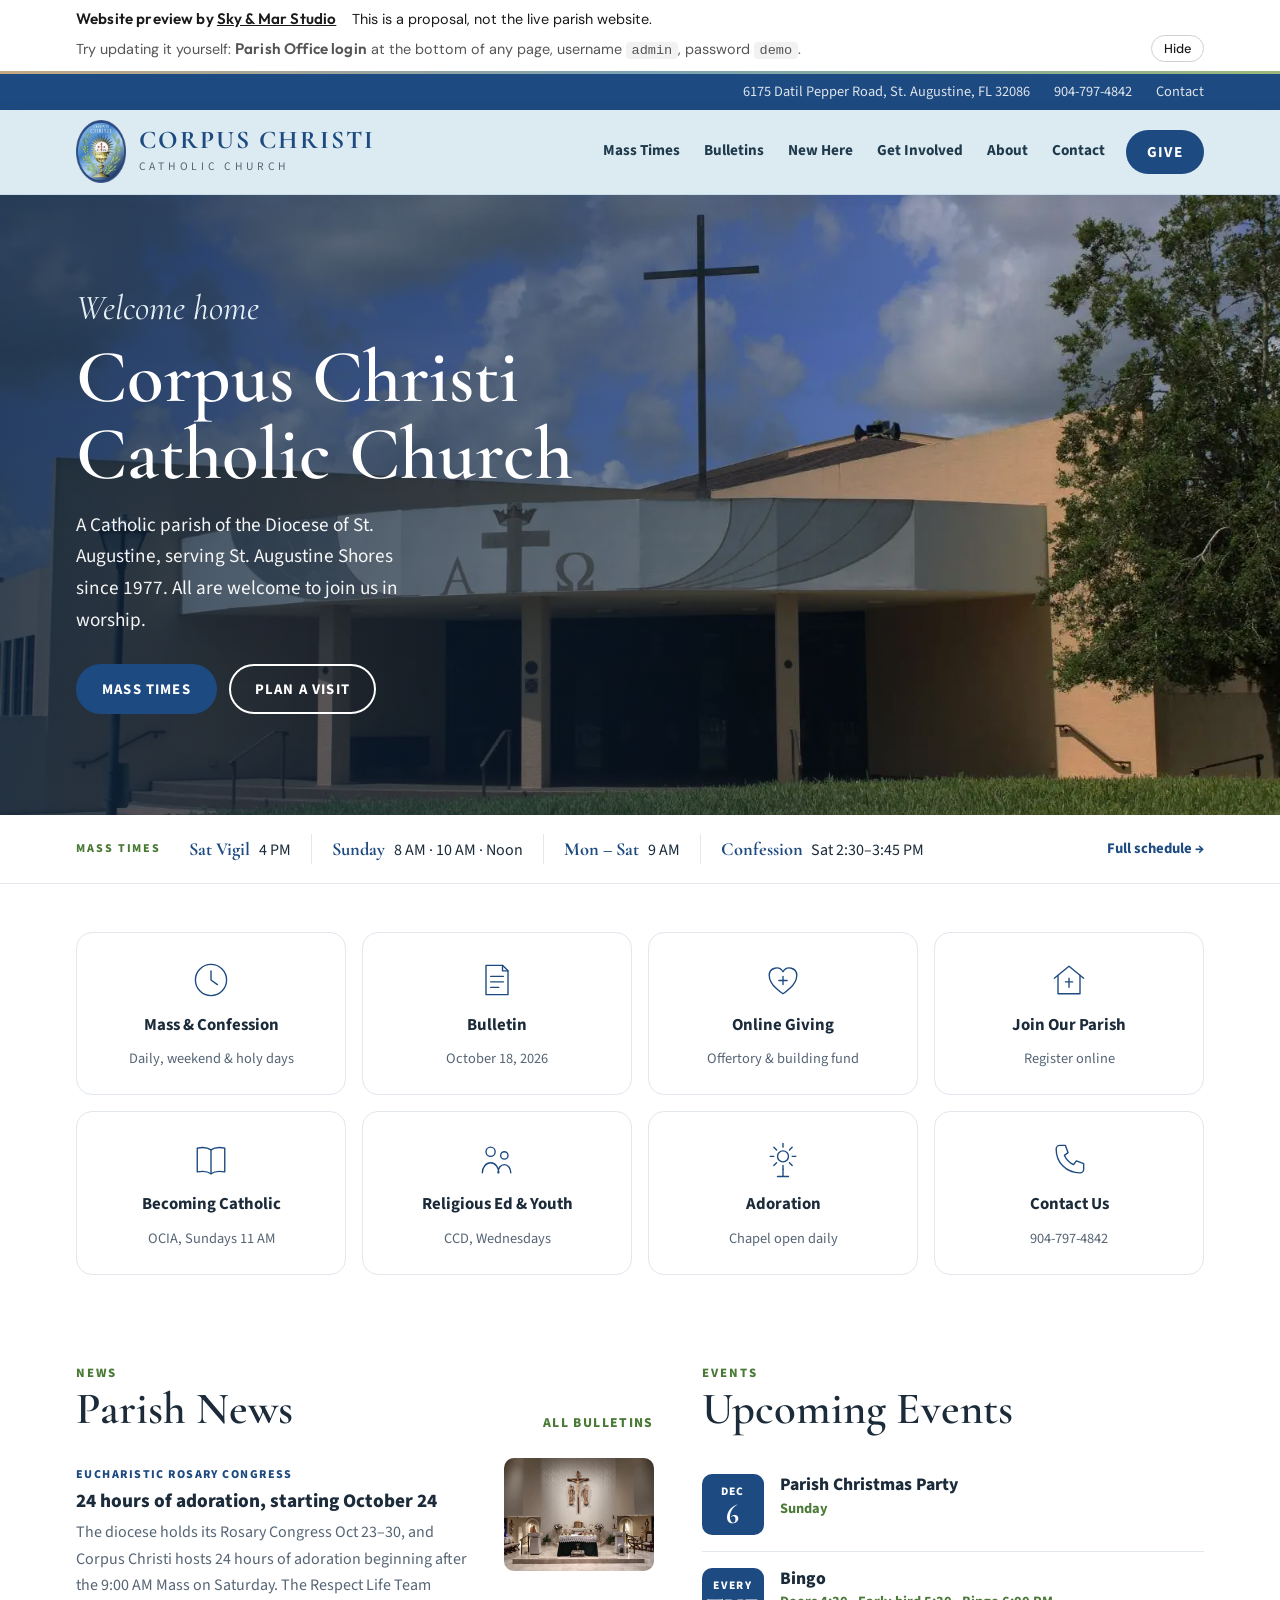
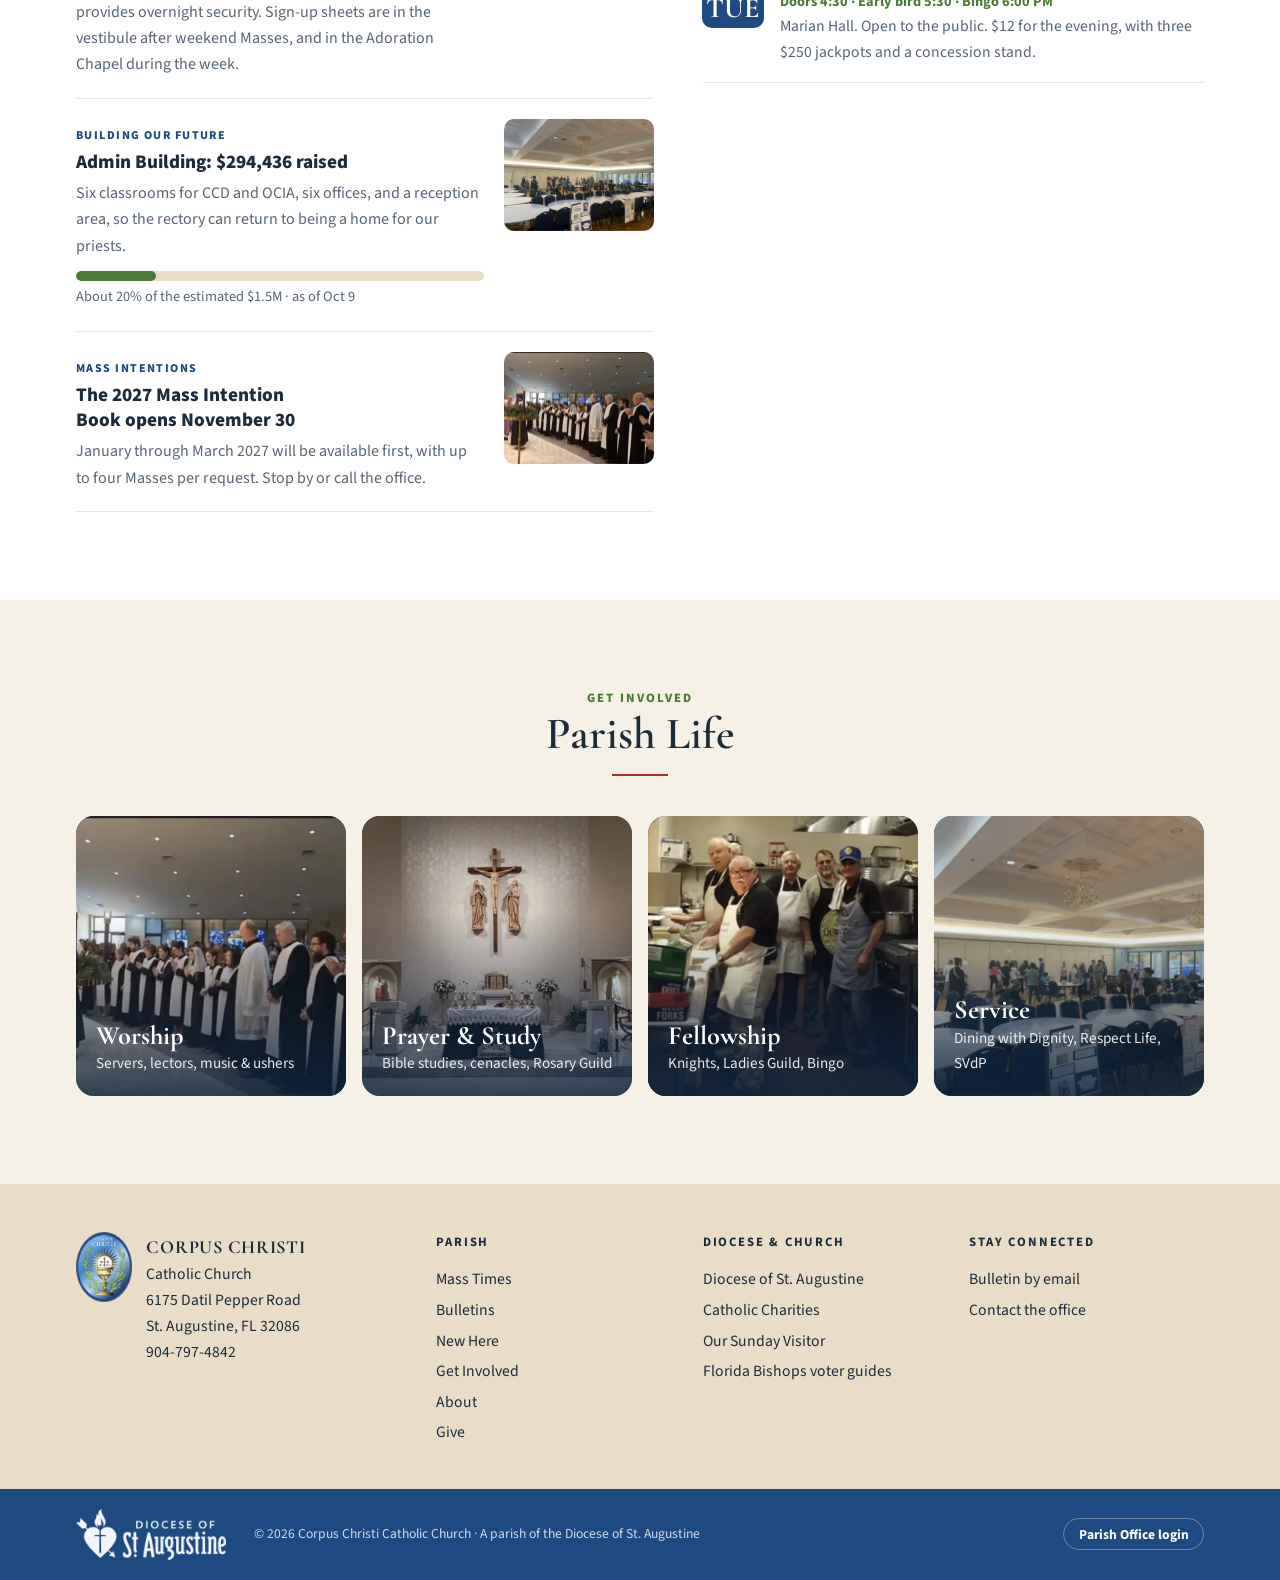
==== corpus-christi/index.html @ 631f62db "corpus christi" ====
<!doctype html>
<html lang="en">
<head>
<meta charset="utf-8">
<meta name="viewport" content="width=device-width, initial-scale=1, viewport-fit=cover">
<title>Corpus Christi Catholic Church · Website preview by Sky & Mar Studio</title>
<meta name="robots" content="noindex, nofollow">
<meta name="description" content="A preview of a proposed new website for Corpus Christi Catholic Church, St. Augustine, Florida, designed by Sky & Mar Studio.">
<meta property="og:title" content="Corpus Christi Catholic Church: website preview">
<meta property="og:description" content="A proposed new parish website, designed by Sky & Mar Studio.">
<link rel="icon" href="[data-uri]">
<style>:root{padding-top:env(safe-area-inset-top,0px);padding-bottom:env(safe-area-inset-bottom,0px)}body{margin:0}img{max-width:100%}[hidden]{display:none!important}</style>

<link rel="preconnect" href="https://fonts.googleapis.com">
<link rel="preconnect" href="https://fonts.gstatic.com" crossorigin>
<link rel="stylesheet" href="https://fonts.googleapis.com/css2?family=Cormorant+Garamond:ital,wght@0,500;0,600;0,700;1,500;1,600&family=Source+Sans+3:ital,wght@0,400;0,600;0,700;0,800;1,400&display=swap">
<style>
/* Layout: classic coastal parish site as a set of pages (Home, Mass, Bulletins, New Here, Get Involved, About, Give, Contact). Navy bar, photo hero, icon grid, sand bands, sea-glass buttons. A "Parish Office" mode shows how volunteers edit content. */
:root{
  --bg:#FFFFFF; --sand:#F6F1E7; --sand-2:#E9DDC8; --navy:#1D4A80; --navy-2:#2A5C96; --on-navy:#FFFFFF; --sky:#DCEAF1; --sky-2:#C8DDE8; --hdr-ink:#1E3A4C; --red:#A3312B;
  --ink:#1B2B3A; --muted:#566575; --line:#E1E7EC; --sea:#1D4A80; --sea-ink:#FFFFFF; --gold:#4A7A36; --surface:#FFFFFF;
  --admin:#C2410C; --admin-bg:#FFF4EC;
  --shadow:0 1px 2px rgb(14 33 71 / .05),0 10px 30px rgb(14 33 71 / .08);
  --serif:"Cormorant Garamond","Cormorant",Garamond,Georgia,serif; --script:"Cormorant Garamond",Garamond,Georgia,serif; --sans:"Source Sans 3","Source Sans Pro","Segoe UI",Arial,sans-serif;
  --max:1160px;
  color-scheme:light;
}

*{box-sizing:border-box}
html{scroll-padding-top:100px}
@media (prefers-reduced-motion:reduce){*{transition:none!important}}
body{background:var(--bg);color:var(--ink);font-family:var(--sans);font-size:1.125rem;line-height:1.65}
body::before{content:"";position:fixed;inset:0 0 auto;height:env(safe-area-inset-top,0px);z-index:60;background:var(--sky)}
a{color:var(--sea)}
:focus-visible{outline:3px solid var(--gold);outline-offset:3px;border-radius:4px}
h1,h2,h3,h4{margin:0;text-wrap:balance}
p{margin:0}
.wrap{max-width:var(--max);margin-inline:auto;padding-left:max(16px,env(safe-area-inset-left,0px));padding-right:max(16px,env(safe-area-inset-right,0px))}
.tnum{font-variant-numeric:tabular-nums}
.nowrap{white-space:nowrap}
.kicker{font-size:.8rem;font-weight:800;letter-spacing:.16em;text-transform:uppercase;color:var(--gold)}
h2.title{font-family:var(--serif);font-weight:600;font-size:clamp(2.05rem,3.9vw,2.8rem);letter-spacing:0;line-height:1.12}
.rule{display:block;width:56px;height:2px;background:var(--red);margin:.9rem 0 0}
.center{text-align:center}.center .rule{margin-inline:auto}
.muted{color:var(--muted)}
.btn{display:inline-flex;align-items:center;justify-content:center;gap:.5rem;min-height:50px;padding:.65rem 1.5rem;border-radius:999px;font:700 .92rem/1.2 var(--sans);letter-spacing:.08em;text-transform:uppercase;text-decoration:none;border:2px solid var(--sea);background:var(--sea);color:var(--sea-ink);cursor:pointer}
.btn:hover{filter:brightness(1.07)}
.btn.line{background:transparent;color:inherit;border-color:currentColor}
.btn.sm{min-height:40px;padding:.4rem 1rem;font-size:.8rem}
section{padding-block:clamp(3rem,7vw,5.5rem)}
.page-head{background:var(--sand);padding-block:clamp(2.5rem,6vw,4rem)}
.page-head p.lede{max-width:60ch;margin-top:1rem;color:var(--muted)}

/* announcement + header */
.banner{background:var(--red);color:#fff;font-weight:700;font-size:1rem;text-align:center;padding:.6rem 0}
.banner .wrap{display:flex;gap:.5rem;justify-content:center;align-items:center;flex-wrap:wrap}
.top{background:var(--navy);color:var(--on-navy);font-size:.9rem}
.top .wrap{display:flex;gap:1.5rem;justify-content:flex-end;align-items:center;min-height:36px;opacity:.85}
.top a{color:inherit;text-decoration:none}
@media (max-width:700px){.top{display:none}}
header.site{position:sticky;top:env(safe-area-inset-top,0px);z-index:50;background:var(--sky);color:var(--hdr-ink);border-bottom:1px solid var(--sky-2);box-shadow:0 2px 14px rgb(30 58 76 / .08)}
.hbar{display:flex;align-items:center;gap:1rem;min-height:84px}
.brand{display:flex;align-items:center;gap:.8rem;color:inherit;text-decoration:none;margin-right:auto}
.brand img{width:50px;height:auto}
.brand .w1{font-family:var(--serif);font-weight:700;font-size:1.6rem;letter-spacing:.08em;color:var(--navy);line-height:1;display:block}
.brand .w2{font-size:.72rem;letter-spacing:.32em;text-transform:uppercase;color:var(--muted);display:block;margin-top:.3rem}
nav.main{display:flex;gap:.1rem;align-items:center}
nav.main a{color:var(--hdr-ink);text-decoration:none;font-weight:700;font-size:.95rem;padding:.6rem .7rem;border-bottom:2px solid transparent}
nav.main a:hover,nav.main a[aria-current="page"]{border-bottom-color:var(--red)}
nav.main .btn{margin-left:.5rem;min-height:44px;padding:.5rem 1.2rem;color:var(--sea-ink)}
.menu-btn{display:none;width:52px;height:52px;border-radius:10px;border:0;background:transparent;color:var(--hdr-ink);cursor:pointer}
@media (max-width:1040px){
  nav.main{display:none;position:absolute;left:0;right:0;top:100%;flex-direction:column;align-items:stretch;background:var(--sky);padding:.5rem max(16px,env(safe-area-inset-right,0px)) 1.25rem max(16px,env(safe-area-inset-left,0px))}
  nav.main.open{display:flex}
  nav.main a{padding:.9rem .25rem;font-size:1.1rem;border-bottom:1px solid var(--sky-2)}
  nav.main .btn{margin:1rem 0 0;align-self:flex-start}
  .menu-btn{display:inline-flex;align-items:center;justify-content:center}
}

/* hero */
.hero{position:relative;min-height:clamp(440px,60vw,620px);display:flex;align-items:center;color:#fff;overflow:hidden;background:#3c6aa3;padding-block:3rem 4rem}
.hero img{position:absolute;inset:0;width:100%;height:100%;object-fit:cover;object-position:50% 40%}
.hero::after{content:"";position:absolute;inset:0;background:linear-gradient(90deg,rgb(14 38 66 / .74) 0%,rgb(14 38 66 / .4) 50%,rgb(14 38 66 / 0) 85%)}
.hero .wrap{position:relative;z-index:2;width:100%}
.hero .script{font-family:var(--script);font-style:italic;font-size:clamp(1.6rem,3vw,2.2rem);color:#E3EFF6}
.hero h1{font-family:var(--serif);font-weight:600;font-size:clamp(2.7rem,6.2vw,4.7rem);line-height:1.02;letter-spacing:0;margin:.2rem 0 1rem;max-width:18ch}
.hero p.lede{font-size:1.2rem;max-width:36ch;opacity:.95}
.hero .ctas{display:flex;gap:.75rem;flex-wrap:wrap;margin-top:1.75rem}
.hero .btn.line{color:#fff}
@media (max-width:640px){.hero::after{background:linear-gradient(180deg,rgb(14 38 66 / .3) 0%,rgb(14 38 66 / .8) 70%)}.hero{align-items:flex-end}}

.dates{background:var(--surface);border-bottom:1px solid var(--line)}
.dates .wrap{display:flex;align-items:center;gap:.5rem 1.75rem;min-height:68px;padding-block:.75rem;flex-wrap:wrap}
.dates .lbl{font-size:.75rem;font-weight:800;letter-spacing:.16em;text-transform:uppercase;color:var(--gold);white-space:nowrap}
.dates ol{list-style:none;margin:0;padding:0;display:flex;flex-wrap:wrap;gap:.4rem 1.25rem;flex:1;min-width:0}
.dates li{display:flex;align-items:baseline;gap:.55rem;white-space:nowrap}
.dates li+li{padding-left:1.25rem;border-left:1px solid var(--line)}
.dates .dd{font-family:var(--serif);font-weight:700;font-size:1.15rem;color:var(--navy)}
.dates .tt{font-size:1rem;color:var(--ink)}
.dates a.all{font-weight:700;font-size:.92rem;color:var(--sea);text-decoration:none;white-space:nowrap}
@media (max-width:760px){.dates .wrap{flex-direction:column;align-items:flex-start;gap:.6rem;padding-block:1rem}.dates ol{flex-direction:column;gap:.4rem;width:100%}.dates li+li{padding-left:0;border-left:0}.dates li{white-space:normal}.dates .dd{white-space:nowrap;min-width:6.5rem}.brand .w1{font-size:1.3rem}}

.icons{display:grid;grid-template-columns:repeat(4,1fr);gap:1rem}
.icons a{display:flex;flex-direction:column;align-items:center;text-align:center;gap:.6rem;padding:1.6rem 1rem;border-radius:16px;text-decoration:none;color:var(--ink);background:var(--surface);border:1px solid var(--line);transition:transform .15s,box-shadow .15s}
.icons a:hover{transform:translateY(-2px);box-shadow:var(--shadow)}
.icons svg{width:44px;height:44px;color:var(--navy)}
.icons b{font-size:1.05rem}
.icons span{font-size:.9rem;color:var(--muted);line-height:1.35}
@media (max-width:860px){.icons{grid-template-columns:1fr 1fr}}

/* mass */
.mass{background:var(--navy);color:var(--on-navy)}
.mass h2.title{color:var(--on-navy)}
.mgrid3{display:grid;grid-template-columns:repeat(3,1fr);margin-top:2.5rem;border-top:1px solid rgb(255 255 255 / .15)}
.mcol{padding:2rem 1.75rem 0;border-right:1px solid rgb(255 255 255 / .15)}
.mcol:last-child{border-right:0}
.mcol h3{font-family:var(--serif);font-weight:600;font-size:1.6rem;letter-spacing:0;color:#CFE3F2;margin-bottom:1rem}
.mcol dl{margin:0;display:grid;grid-template-columns:8rem 1fr;gap:.6rem 1rem}
.mcol dt{font-weight:700}
.mcol dd{margin:0;opacity:.92;font-variant-numeric:tabular-nums}
.mcol p.small{margin-top:1rem;font-size:.95rem;opacity:.8}
.mnote{margin-top:2.5rem;padding:1rem 1.25rem;border-radius:12px;background:rgb(255 255 255 / .07);font-size:1rem}
@media (max-width:900px){.mgrid3{grid-template-columns:1fr}.mcol{border-right:0;border-bottom:1px solid rgb(255 255 255 / .15);padding:1.75rem 0}.mcol:last-child{border-bottom:0}}
.prayer-groups{display:grid;grid-template-columns:repeat(3,1fr);gap:1rem;margin-top:2rem}
.pg{border:1px solid var(--line);border-radius:14px;padding:1.1rem 1.2rem;background:var(--surface)}
.pg b{display:block}
.pg span{font-size:.95rem;color:var(--muted)}
@media (max-width:860px){.prayer-groups{grid-template-columns:1fr}}

/* news + events */
.two{display:grid;grid-template-columns:1.15fr 1fr;gap:3rem;align-items:start}
.shead{display:flex;justify-content:space-between;align-items:flex-end;gap:1rem;margin-bottom:1.5rem;flex-wrap:wrap}
.shead a{font-weight:800;font-size:.85rem;letter-spacing:.1em;text-transform:uppercase;color:var(--gold);text-decoration:none}
.news{display:flex;flex-direction:column;gap:1.25rem}
.story{display:grid;grid-template-columns:1fr 150px;gap:1.25rem;padding-bottom:1.25rem;border-bottom:1px solid var(--line);align-items:start}
.story h3{font-size:1.2rem;font-weight:800;line-height:1.3;margin-bottom:.35rem}
.story p{color:var(--muted);font-size:1rem}
.story img{width:100%;aspect-ratio:4/3;object-fit:cover;border-radius:10px}
.story .tag{display:inline-block;font-size:.75rem;font-weight:800;letter-spacing:.12em;text-transform:uppercase;color:var(--sea);margin-bottom:.25rem}
.bar{height:10px;border-radius:999px;background:var(--sand-2);overflow:hidden}
.bar i{display:block;height:100%;background:var(--gold);border-radius:999px}
.events{list-style:none;margin:0;padding:0;display:flex;flex-direction:column}
.events li{display:grid;grid-template-columns:62px 1fr;gap:1rem;padding:1rem 0;border-bottom:1px solid var(--line);align-items:start}
.badge{background:var(--navy);color:#fff;border-radius:10px;text-align:center;padding:.4rem 0;line-height:1.1}
.badge b{display:block;font-family:var(--serif);font-size:1.75rem;font-weight:700;line-height:1}
.badge small{font-size:.72rem;font-weight:800;letter-spacing:.12em}
.badge.rec{background:var(--sea);color:var(--sea-ink)}
.events h3{font-size:1.1rem;font-weight:800;line-height:1.3}
.events p{font-size:.98rem;color:var(--muted)}
.events .t{font-size:.9rem;font-weight:700;color:var(--gold)}
@media (max-width:900px){.two{grid-template-columns:1fr}}
@media (max-width:520px){.story{grid-template-columns:1fr}.story img{aspect-ratio:16/9}}

/* bulletins */
.bfeature{display:grid;grid-template-columns:1fr auto;gap:1.5rem;align-items:center;background:var(--navy);color:#fff;border-radius:18px;padding:1.75rem 2rem}
.bfeature h2{font-family:var(--serif);font-weight:600;font-size:2.2rem;margin:.3rem 0}
.bfeature p{opacity:.85}
.bfeature .kicker{color:#CFE3F2}
.bfeature .btn{background:#fff;border-color:#fff;color:var(--navy)}
@media (max-width:700px){.bfeature{grid-template-columns:1fr}}
.btools{display:flex;gap:.75rem;flex-wrap:wrap;margin:2rem 0 1rem;align-items:center}
.btools input{flex:1 1 260px;min-height:50px;border-radius:999px;border:1px solid var(--line);background:var(--surface);color:var(--ink);padding:0 1.25rem;font:1rem var(--sans)}
.month{margin-top:1.5rem}
.month h3{font-size:.8rem;letter-spacing:.16em;text-transform:uppercase;color:var(--gold);margin-bottom:.5rem}
.blist{list-style:none;margin:0;padding:0;border-top:1px solid var(--line)}
.blist li{display:grid;grid-template-columns:1fr auto;gap:1rem;align-items:center;padding:.9rem 0;border-bottom:1px solid var(--line)}
.blist .d{font-weight:700;font-variant-numeric:tabular-nums}
.blist .h{color:var(--muted);font-size:1rem;min-width:0}

.subscribe{display:grid;grid-template-columns:1fr 1fr;gap:1rem;margin-top:2.5rem}
.subscribe div{background:var(--sand);border-radius:16px;padding:1.4rem}
.subscribe b{display:block;margin-bottom:.3rem}
.subscribe p{font-size:1rem;color:var(--muted);margin-bottom:.9rem}
@media (max-width:700px){.subscribe{grid-template-columns:1fr}}

/* cards/paths */
.sandband{background:var(--sand)}
.paths{display:grid;grid-template-columns:repeat(3,1fr);gap:1.25rem}
.path{background:var(--surface);border-radius:18px;padding:1.75rem;display:flex;flex-direction:column;gap:.75rem;box-shadow:var(--shadow);min-width:0}
.path h3{font-family:var(--serif);font-weight:700;font-size:1.6rem;line-height:1.15}
.path p{color:var(--muted);font-size:1rem}
.path ul{margin:0;padding-left:1.1rem;font-size:1rem}
.path .btn{margin-top:auto;align-self:flex-start}
@media (max-width:960px){.paths{grid-template-columns:1fr}}
.info2{display:grid;grid-template-columns:1fr 1fr;gap:1.25rem;margin-top:1.25rem}
.info2 .path{box-shadow:none;border:1px solid var(--line)}
@media (max-width:860px){.info2{grid-template-columns:1fr}}

.tiles{display:grid;grid-template-columns:repeat(4,1fr);gap:1rem;margin-top:2.5rem}
.tile{position:relative;border-radius:18px;overflow:hidden;min-height:280px;color:#fff;text-decoration:none;display:flex;align-items:flex-end;background:var(--navy-2)}
.tile img{position:absolute;inset:0;width:100%;height:100%;object-fit:cover;transition:transform .4s}
.tile:hover img{transform:scale(1.04)}
.tile::after{content:"";position:absolute;inset:0;background:linear-gradient(180deg,rgb(14 38 66 / 0) 35%,rgb(14 38 66 / .85) 100%)}
.tile div{position:relative;z-index:2;padding:1.25rem}
.tile h3{font-family:var(--serif);font-weight:700;font-size:1.65rem;line-height:1.1}
.tile p{font-size:.95rem;opacity:.9}
@media (max-width:960px){.tiles{grid-template-columns:1fr 1fr}}
@media (max-width:520px){.tiles{grid-template-columns:1fr}.tile{min-height:200px}}

.mtools{display:flex;flex-wrap:wrap;gap:.75rem;align-items:center;margin:0 0 1.25rem}
.mtools input{flex:1 1 240px;min-height:50px;border-radius:999px;border:1px solid var(--line);background:var(--surface);color:var(--ink);padding:0 1.25rem;font:1rem var(--sans)}
.filters{display:flex;flex-wrap:wrap;gap:.5rem}
.filters button{min-height:44px;padding:0 1rem;border-radius:999px;border:1px solid var(--line);background:var(--surface);color:var(--ink);font:700 .95rem var(--sans);cursor:pointer}
.filters button[aria-pressed="true"]{background:var(--navy);border-color:var(--navy);color:#fff}
.mlist{display:grid;grid-template-columns:repeat(3,1fr);gap:1rem}
.min{display:flex;flex-direction:column;gap:.45rem;border:1px solid var(--line);border-radius:16px;padding:1.25rem;background:var(--surface);min-width:0}
details.min summary{list-style:none;display:flex;flex-direction:column;gap:.45rem}
details.min summary::-webkit-details-marker{display:none}
@media (min-width:761px){details.min summary{pointer-events:none}details.min .mbody{display:flex;flex-direction:column;gap:.45rem;flex:1;margin-top:.45rem}}
details.min[open]{display:flex;flex-direction:column}
.min .cat{font-size:.72rem;font-weight:800;letter-spacing:.14em;text-transform:uppercase;color:var(--sea)}
.min h3{font-size:1.15rem;font-weight:800}
.min p{font-size:.98rem;color:var(--muted)}
.min .when{font-size:.95rem;font-weight:700;color:var(--gold)}
.contact{margin-top:auto;padding-top:.6rem;border-top:1px solid var(--line);font-size:.95rem}
.contact .v{display:block;color:var(--muted);overflow-wrap:anywhere;user-select:all;font-variant-numeric:tabular-nums}
.empty{padding:2rem;text-align:center;color:var(--muted);border:2px dashed var(--line);border-radius:14px}
@media (max-width:960px){.mlist{grid-template-columns:1fr 1fr}}
@media (max-width:620px){.mlist{grid-template-columns:1fr}}

details.acc{border:1px solid var(--line);border-radius:16px;padding:0 1.25rem;background:var(--surface);margin-top:1rem}
details.acc summary{cursor:pointer;min-height:58px;display:flex;align-items:center;font-weight:800;list-style:none}
details.acc summary::after{content:"+";margin-left:auto;font-size:1.5rem;color:var(--sea)}
details.acc[open] summary::after{content:"–"}
details.acc .body{padding-bottom:1.25rem;font-size:1rem}
.helpgrid{display:grid;grid-template-columns:repeat(3,1fr);gap:1rem 2rem;font-size:.95rem}
.helpgrid h4{font-size:1rem;margin-bottom:.25rem}
.helpgrid p{color:var(--muted)}
@media (max-width:860px){.helpgrid{grid-template-columns:1fr}}

/* about */
.staff{display:grid;grid-template-columns:repeat(3,1fr);gap:1rem}
.person{background:var(--surface);border:1px solid var(--line);border-radius:16px;padding:1.3rem;display:flex;flex-direction:column;gap:.25rem;min-width:0}
.person .role{font-size:.75rem;letter-spacing:.12em;text-transform:uppercase;color:var(--gold);font-weight:800}
.person b{font-family:var(--serif);font-weight:700;font-size:1.45rem;line-height:1.15}
.person .v{font-size:.95rem;overflow-wrap:anywhere;color:var(--muted)}
.person p{font-size:.98rem;color:var(--muted);margin-top:.4rem}
.person.lead{grid-column:1 / -1;display:grid;grid-template-columns:160px 1fr;gap:1.75rem;align-items:start}
.person.lead .seal{width:160px;height:160px;border-radius:50%;background:var(--sand);display:grid;place-items:center}
.person.lead .seal img{width:96px}
.person.lead > div:last-child{display:flex;flex-direction:column;gap:.3rem}
@media (max-width:900px){.staff{grid-template-columns:1fr 1fr}}
@media (max-width:600px){.staff{grid-template-columns:1fr}.person.lead{grid-template-columns:1fr}}
.hist{display:grid;grid-template-columns:minmax(0,1fr) minmax(0,1.1fr);gap:2.5rem;align-items:start}
.hist img{width:100%;border-radius:18px;display:block}
.tl{list-style:none;margin:0;padding:0;position:relative}
.tl::before{content:"";position:absolute;left:5.25rem;top:.4rem;bottom:.4rem;width:2px;background:var(--line)}
.tl li{display:grid;grid-template-columns:4.25rem 1fr;gap:2.25rem;padding:.6rem 0;position:relative;align-items:baseline}
.tl li::before{content:"";position:absolute;left:calc(5.25rem - 5px);top:1.15rem;width:12px;height:12px;border-radius:50%;background:var(--surface);border:2px solid var(--gold)}
.tl .y{font-family:var(--serif);font-weight:700;font-size:1.4rem;line-height:1.2;color:var(--navy);text-align:right}
.tl p{font-size:1rem;line-height:1.55}
blockquote.q{margin:1.5rem 0 0;font-family:var(--script);font-style:italic;font-size:1.5rem;line-height:1.35}
blockquote.q cite{display:block;margin-top:.5rem;font:400 .95rem var(--sans);color:var(--muted)}
@media (max-width:860px){.hist{grid-template-columns:1fr}}
.gallery{display:grid;grid-template-columns:repeat(4,1fr);gap:.75rem}
.gallery figure{margin:0;border-radius:14px;overflow:hidden;background:var(--line);position:relative}
.gallery img{width:100%;height:220px;object-fit:cover;display:block}
.gallery figcaption{position:absolute;left:.5rem;bottom:.5rem;background:rgb(8 20 48 / .75);color:#fff;font-size:.8rem;padding:.2rem .6rem;border-radius:999px}
@media (max-width:860px){.gallery{grid-template-columns:1fr 1fr}}

/* give */
.build{display:grid;grid-template-columns:1fr 1fr;gap:3rem;align-items:start}
.big{display:flex;gap:2rem;flex-wrap:wrap;margin:1.25rem 0}
.big b{display:block;font-family:var(--serif);font-weight:700;font-size:2.4rem;color:var(--navy);line-height:1.1}
.big span{font-size:.9rem;color:var(--muted)}
.price{display:grid;grid-template-columns:1fr auto;gap:.4rem 1rem;font-size:1rem;margin-top:.75rem}
.price dd{margin:0;font-weight:800;font-variant-numeric:tabular-nums}
@media (max-width:900px){.build{grid-template-columns:1fr}}

/* contact */
.visit{display:grid;grid-template-columns:1fr 1fr;gap:2.5rem;align-items:start}
.kv{display:grid;grid-template-columns:7.5rem 1fr;gap:.6rem 1rem;margin:1.5rem 0;font-size:1.05rem}
.kv dt{font-weight:800;color:var(--muted);font-size:.8rem;letter-spacing:.12em;text-transform:uppercase;padding-top:.25rem}
.kv dd{margin:0;overflow-wrap:anywhere}
.copy{border:0;background:none;color:var(--sea);font:800 .8rem var(--sans);letter-spacing:.08em;text-transform:uppercase;cursor:pointer;padding:.25rem .4rem;border-radius:6px}
form.cf{display:flex;flex-direction:column;gap:.9rem;background:var(--sand);padding:1.75rem;border-radius:18px}
label{font-weight:700;font-size:.95rem;display:flex;flex-direction:column;gap:.35rem}
input,textarea,select{font:1rem var(--sans);color:var(--ink);background:var(--surface);border:1px solid var(--line);border-radius:10px;padding:.7rem .85rem;min-height:48px}
textarea{min-height:110px;resize:vertical}
.sent{background:var(--surface);border-left:4px solid var(--sea);border-radius:8px;padding:.8rem 1rem;font-size:1rem}
@media (max-width:860px){.visit{grid-template-columns:1fr}}

footer{background:var(--sand-2);color:var(--ink);padding-block:3rem 0;font-size:.98rem}
.fgrid{display:grid;grid-template-columns:1.4fr 1fr 1fr 1fr;gap:2rem}
.fgrid h4{font-size:.8rem;letter-spacing:.14em;text-transform:uppercase;margin-bottom:.75rem}
.fgrid a{color:var(--ink);text-decoration:none;display:block;padding:.15rem 0}
.fgrid a:hover{text-decoration:underline}
.fbrand{display:flex;gap:.9rem;align-items:flex-start}
.fbrand img{width:56px;height:auto}
.fbottom{margin-top:2.5rem;background:var(--navy);color:rgb(255 255 255 / .8);font-size:.85rem;padding-block:1.25rem}
.fbottom .wrap{display:flex;justify-content:space-between;gap:1rem 1.75rem;flex-wrap:wrap;align-items:center}
.fbottom .dosa{display:block;line-height:0;opacity:.95}
.fbottom .dosa:hover{opacity:1}
.fbottom .dosa img{width:150px;height:auto}
.fbottom span{flex:1;min-width:14rem}
.fbottom button{background:none;border:1px solid rgb(255 255 255 / .35);color:#fff;border-radius:999px;padding:.35rem .9rem;font:700 .85rem var(--sans);cursor:pointer}
@media (max-width:860px){.fgrid{grid-template-columns:1fr 1fr}}
@media (max-width:520px){.fgrid{grid-template-columns:1fr}}

/* parish office (demo admin) */
.adminbar{position:sticky;bottom:0;z-index:70;background:var(--admin);color:#fff;font-size:.95rem;padding-block:.6rem calc(.6rem + env(safe-area-inset-bottom,0px))}
.adminbar .wrap{display:flex;gap:.75rem;align-items:center;justify-content:space-between;flex-wrap:wrap}
.adminbar button{background:#fff;color:var(--admin);border:0;border-radius:999px;padding:.45rem 1rem;font:800 .85rem var(--sans);cursor:pointer}
.adminbar button.ghost{background:transparent;color:#fff;border:1px solid rgb(255 255 255 / .6)}
.editable{outline:2px dashed var(--admin);outline-offset:4px;border-radius:6px;position:relative}
.editpin{position:absolute;top:-14px;right:-6px;background:var(--admin);color:#fff;font:800 .7rem var(--sans);letter-spacing:.06em;text-transform:uppercase;padding:.15rem .5rem;border-radius:999px;border:0;cursor:pointer;z-index:5}
.overlay{position:fixed;inset:0;z-index:90;background:rgb(8 20 48 / .55);display:flex;justify-content:flex-end}
.overlay.center{justify-content:center;align-items:center;padding:16px}
.panel{background:var(--bg);width:min(520px,100%);height:100%;overflow:auto;display:flex;flex-direction:column;box-shadow:var(--shadow);padding-bottom:env(safe-area-inset-bottom,0px)}
.panel header{background:var(--admin);color:#fff;padding:1rem 1.25rem;padding-top:calc(1rem + env(safe-area-inset-top,0px));display:flex;justify-content:space-between;align-items:center;gap:1rem;position:sticky;top:0;z-index:2}
.panel header b{font-size:1.05rem}
.panel header button{background:rgb(255 255 255 / .15);color:#fff;border:0;border-radius:8px;width:40px;height:40px;font-size:1.3rem;cursor:pointer}
.ptabs{display:flex;gap:.25rem;padding:.75rem 1.25rem 0;border-bottom:1px solid var(--line);overflow-x:auto;background:var(--bg);position:sticky;top:72px;z-index:1}
.ptabs button{border:0;background:none;padding:.7rem .8rem;font:700 .95rem var(--sans);color:var(--muted);border-bottom:3px solid transparent;cursor:pointer;white-space:nowrap}
.ptabs button[aria-selected="true"]{color:var(--ink);border-bottom-color:var(--admin)}
.pbody{padding:1.25rem;display:flex;flex-direction:column;gap:1rem}
.pbody .hint{background:var(--admin-bg);border-radius:10px;padding:.8rem 1rem;font-size:.92rem;color:var(--ink)}
.pbody .hint b{color:var(--admin)}
.row2{display:grid;grid-template-columns:1fr 1fr;gap:.75rem}
.plist{list-style:none;margin:0;padding:0;border:1px solid var(--line);border-radius:12px;overflow:hidden}
.plist li{display:grid;grid-template-columns:1fr auto;gap:.5rem;align-items:center;padding:.7rem .9rem;border-bottom:1px solid var(--line);font-size:.95rem}
.plist li:last-child{border-bottom:0}
.plist li.past{opacity:.55}
.plist small{display:block;color:var(--muted)}
.plist button{border:1px solid var(--line);background:var(--surface);color:var(--ink);border-radius:8px;padding:.35rem .7rem;font:700 .8rem var(--sans);cursor:pointer}
.savebar{position:sticky;bottom:0;background:var(--bg);border-top:1px solid var(--line);padding:1rem 1.25rem;display:flex;gap:.75rem;align-items:center;margin-top:auto}
.savebar .btn{background:var(--admin);border-color:var(--admin);color:#fff}
.login{background:var(--bg);border-radius:18px;width:min(420px,100%);padding:2rem;display:flex;flex-direction:column;gap:1rem;box-shadow:var(--shadow)}
.login .seal{display:flex;gap:.8rem;align-items:center}
.login .seal img{width:44px}
.demo-note{font-size:.9rem;background:var(--admin-bg);border-radius:10px;padding:.7rem .9rem}
.err{color:var(--admin);font-weight:700;font-size:.95rem}
.toast{position:fixed;left:50%;bottom:calc(4.5rem + env(safe-area-inset-bottom,0px));transform:translateX(-50%);background:var(--navy);color:#fff;padding:.6rem 1.1rem;border-radius:999px;font-weight:700;font-size:.95rem;z-index:95;max-width:calc(100% - 32px);text-align:center}
@media (max-width:520px){.row2{grid-template-columns:1fr}}

/* ================= PHONE ================= */
.tabbar{display:none}
.evmore{display:none}
.swipe-hint{display:none}
@media (max-width:760px){
  body{font-size:1.0625rem;padding-bottom:calc(62px + env(safe-area-inset-bottom,0px))}
  section{padding-block:2.25rem}
  /* header: slim, menu lives in the tab bar */
  .hbar{min-height:62px;gap:.5rem}
  .brand img{width:38px}
  .brand .w1{font-size:1.25rem}
  .brand .w2{font-size:.62rem;letter-spacing:.26em;margin-top:.2rem}
  .menu-btn{display:none}
  nav.main{position:fixed;top:auto;left:0;right:0;bottom:calc(62px + env(safe-area-inset-bottom,0px));max-height:72vh;overflow:auto;border-radius:18px 18px 0 0;box-shadow:0 -10px 30px rgb(14 38 66 / .18);border-top:1px solid var(--sky-2);padding-top:.75rem}
  /* tab bar */
  .tabbar{display:grid;grid-template-columns:repeat(5,1fr);position:fixed;left:0;right:0;bottom:0;z-index:56;background:var(--surface);border-top:1px solid var(--line);padding-bottom:env(safe-area-inset-bottom,0px);padding-left:env(safe-area-inset-left,0px);padding-right:env(safe-area-inset-right,0px);box-shadow:0 -4px 16px rgb(14 38 66 / .06)}
  .tabbar a,.tabbar button{display:flex;flex-direction:column;align-items:center;justify-content:center;gap:.15rem;min-height:62px;color:var(--muted);text-decoration:none;font:700 .72rem/1 var(--sans);letter-spacing:.02em;background:none;border:0;cursor:pointer;padding:0}
  .tabbar svg{width:24px;height:24px}
  .tabbar [aria-current="page"],.tabbar button[aria-expanded="true"]{color:var(--navy)}
  .tabbar [aria-current="page"] svg{stroke-width:2}
  .adminbar{bottom:calc(62px + env(safe-area-inset-bottom,0px));padding-block:.5rem}
  .adminbar .wrap>span:first-child{font-size:.85rem}
  .toast{bottom:calc(80px + env(safe-area-inset-bottom,0px))}
  /* hero: short, title and one decision */
  .hero{min-height:0;padding-block:2.25rem 2rem;align-items:flex-end}
  .hero .script{font-size:1.35rem}
  .hero h1{font-size:2.35rem;margin:.1rem 0 .6rem}
  .hero p.lede{font-size:1rem;max-width:30ch}
  .hero .ctas{margin-top:1.1rem;gap:.5rem}
  .hero .btn{min-height:44px;padding:.5rem 1.1rem;font-size:.8rem}
  /* Mass line: 2 x 2 */
  .dates .wrap{display:grid;grid-template-columns:1fr auto;gap:.75rem 1rem;padding-block:1rem}
  .dates ol{grid-column:1 / -1;grid-row:2;display:grid;grid-template-columns:1fr 1fr;gap:.7rem 1rem;width:auto}
  .dates li{flex-direction:column;align-items:flex-start;gap:0;white-space:normal}
  .dates li+li{padding-left:0;border-left:0}
  .dates .dd{font-size:1.05rem;min-width:0}
  .dates .tt{font-size:.95rem}
  /* quick links: compact rows */
  .icons{grid-template-columns:1fr 1fr;gap:.5rem}
  .icons a{flex-direction:row;text-align:left;gap:.6rem;padding:.75rem .8rem;border-radius:12px;align-items:center}
  .icons svg{width:26px;height:26px;flex:none}
  .icons b{font-size:.92rem;line-height:1.2}
  .icons span{display:none}
  /* news: thumbnail rows */
  .two{gap:2.25rem}
  .shead{margin-bottom:1rem}
  .story{grid-template-columns:76px 1fr;gap:.9rem;padding-bottom:1rem}
  .story img{order:-1;aspect-ratio:1;border-radius:10px}
  .story h3{font-size:1.05rem}
  .story p{font-size:.95rem;display:-webkit-box;-webkit-line-clamp:3;-webkit-box-orient:vertical;overflow:hidden}
  .story .tag{font-size:.68rem}
  /* events: first four, then a button */
  .events:not(.all) li:nth-child(n+5){display:none}
  .evmore{display:flex;width:100%;justify-content:center;margin-top:1rem;min-height:46px;border-radius:999px;border:1px solid var(--line);background:var(--surface);color:var(--navy);font:700 .95rem var(--sans);cursor:pointer;align-items:center}
  .events li{grid-template-columns:52px 1fr;gap:.8rem;padding:.8rem 0}
  .badge b{font-size:1.45rem}
  .events p{font-size:.93rem}
  /* parish life: swipe */
  .tiles{display:flex;overflow-x:auto;scroll-snap-type:x mandatory;gap:.75rem;margin:1.5rem -16px 0;padding:0 16px .25rem;scrollbar-width:none}
  .tiles::-webkit-scrollbar{display:none}
  .tile{flex:0 0 74%;min-height:190px;scroll-snap-align:start}
  .tile h3{font-size:1.4rem}
  .swipe-hint[hidden]{display:block}
  .swipe-hint{display:block;text-align:center;font-size:.85rem;color:var(--muted);margin-top:.6rem}
  /* page headers */
  .page-head{padding-block:1.6rem 1.4rem}
  .page-head p.lede{font-size:1rem;margin-top:.6rem}
  h2.title{font-size:1.9rem}
  /* Mass page */
  .mgrid3{margin-top:1.25rem}
  .mcol{padding:1.25rem 0}
  .mcol h3{font-size:1.4rem;margin-bottom:.6rem}
  .mcol dl{grid-template-columns:7.25rem 1fr}
  .mnote{margin-top:1rem;font-size:.92rem}
  .prayer-groups{gap:0;margin-top:1rem;border-top:1px solid var(--line)}
  .pg{border:0;border-bottom:1px solid var(--line);border-radius:0;padding:.7rem 0;background:none}
  .info2{gap:.75rem}
  .info2 .path,.path{padding:1.2rem;border-radius:14px;gap:.55rem}
  .path h3{font-size:1.4rem}
  .paths{gap:.75rem}
  /* ministries: one-line rows that open */
  .mtools{gap:.6rem}
  .mtools input{min-height:46px}
  .filters{flex-wrap:nowrap;overflow-x:auto;margin:0 -16px;padding:0 16px .2rem;scrollbar-width:none;width:calc(100% + 32px)}
  .filters::-webkit-scrollbar{display:none}
  .filters button{flex:none;min-height:40px}
  .mlist{gap:0;border-top:1px solid var(--line)}
  details.min{border:0;border-bottom:1px solid var(--line);border-radius:0;padding:0;background:none}
  details.min summary{padding:.85rem 2rem .85rem 0;position:relative}
  details.min summary::after{content:"+";position:absolute;right:.25rem;top:50%;transform:translateY(-50%);font-size:1.4rem;color:var(--navy)}
  details.min[open] summary::after{content:"–"}
  details.min .cat{display:none}
  details.min h3{font-size:1.05rem}
  details.min .when{display:block;font-size:.88rem;margin-top:.1rem}
  details.min .mbody{padding:0 0 1rem}
  /* about */
  .staff{gap:0;border-top:1px solid var(--line)}
  .person{border:0;border-bottom:1px solid var(--line);border-radius:0;padding:.85rem 0;background:none}
  .person.lead{padding:1rem 0;gap:.75rem}
  .person.lead .seal{display:none}
  .person b{font-size:1.25rem}
  .person p{font-size:.93rem}
  .hist{gap:1.5rem}
  .hist img{max-height:220px;object-fit:cover}
  blockquote.q{font-size:1.25rem;margin-top:1rem}
  .tl li{grid-template-columns:3.4rem 1fr;gap:1.4rem;padding:.45rem 0}
  .tl::before{left:4.1rem}
  .tl li::before{left:calc(4.1rem - 5px)}
  .tl .y{font-size:1.2rem}
  .tl p{font-size:.95rem}
  .gallery{display:flex;overflow-x:auto;scroll-snap-type:x mandatory;gap:.6rem;margin:0 -16px;padding:0 16px;scrollbar-width:none}
  .gallery::-webkit-scrollbar{display:none}
  .gallery figure{flex:0 0 70%;scroll-snap-align:start}
  .gallery img{height:180px}
  /* give & contact */
  .build{gap:1.5rem}
  .big{gap:1.25rem;margin:.75rem 0}
  .big b{font-size:1.9rem}
  .kv{grid-template-columns:5.5rem 1fr;margin:1rem 0}
  form.cf{padding:1.25rem}
  /* footer: just the essentials */
  footer{padding-block:1.75rem 0;font-size:.92rem}
  .fgrid{grid-template-columns:1fr 1fr;gap:1.25rem}
  .fgrid>div:first-child{grid-column:1 / -1}
  .fgrid>div:nth-child(2){display:none}
  .fbottom{margin-top:1.5rem}
  .page-head h1.title,.mass h1.title{font-size:2.1rem!important;line-height:1.08}
  .icons a[data-dup]{display:none}
  details.min summary{gap:.15rem}
  .mcol dl{grid-template-columns:8.6rem 1fr;gap:.5rem .75rem}
  .tl li{grid-template-columns:3.2rem 1fr;gap:2rem}
  .tl::before{left:4.25rem}
  .tl li::before{left:calc(4.25rem - 5px);top:1rem}
}
</style>

</head>
<body>
<svg width="0" height="0" style="position:absolute" aria-hidden="true">
  <defs>
    <symbol id="i-clock" viewBox="0 0 48 48"><g fill="none" stroke="currentColor" stroke-width="1.5" stroke-linecap="round" stroke-linejoin="round"><circle cx="24" cy="24" r="17"/><path d="M24 14v10l7 5"/></g></symbol>
    <symbol id="i-paper" viewBox="0 0 48 48"><g fill="none" stroke="currentColor" stroke-width="1.5" stroke-linecap="round" stroke-linejoin="round"><path d="M12 8h18l6 6v26H12z"/><path d="M30 8v6h6M17 20h14M17 26h14M17 32h9"/></g></symbol>
    <symbol id="i-heart" viewBox="0 0 48 48"><g fill="none" stroke="currentColor" stroke-width="1.5" stroke-linecap="round" stroke-linejoin="round"><path d="M24 39S9 30 9 19a8 8 0 0 1 15-4 8 8 0 0 1 15 4c0 11-15 20-15 20z"/><path d="M24 20v9M19.5 24.5h9"/></g></symbol>
    <symbol id="i-home" viewBox="0 0 48 48"><g fill="none" stroke="currentColor" stroke-width="1.5" stroke-linecap="round" stroke-linejoin="round"><path d="M8 22 24 9l16 13"/><path d="M12 19v20h24V19"/><path d="M24 22v10M20 26h8"/></g></symbol>
    <symbol id="i-book" viewBox="0 0 48 48"><g fill="none" stroke="currentColor" stroke-width="1.5" stroke-linecap="round" stroke-linejoin="round"><path d="M24 13c-4-3-10-3-15-2v26c5-1 11-1 15 2 4-3 10-3 15-2V11c-5-1-11-1-15 2z"/><path d="M24 13v26"/></g></symbol>
    <symbol id="i-kids" viewBox="0 0 48 48"><g fill="none" stroke="currentColor" stroke-width="1.5" stroke-linecap="round" stroke-linejoin="round"><circle cx="17" cy="15" r="5"/><circle cx="32" cy="19" r="4"/><path d="M8 38c0-6 4-11 9-11s9 5 9 11M25 38c0-5 3-9 7-9s7 4 7 9"/></g></symbol>
    <symbol id="i-sun" viewBox="0 0 48 48"><g fill="none" stroke="currentColor" stroke-width="1.5" stroke-linecap="round" stroke-linejoin="round"><circle cx="24" cy="20" r="6"/><path d="M24 6v4M24 30v4M10 20h4M34 20h4M14 10l3 3M31 27l3 3M34 10l-3 3M17 27l-3 3"/><path d="M24 34v8M18 42h12"/></g></symbol>
    <symbol id="i-phone" viewBox="0 0 48 48"><g fill="none" stroke="currentColor" stroke-width="1.5" stroke-linecap="round" stroke-linejoin="round"><path d="M14 8h6l3 8-4 3a20 20 0 0 0 10 10l3-4 8 3v6a4 4 0 0 1-4 4C21 38 10 27 10 12a4 4 0 0 1 4-4z"/></g></symbol>
    <symbol id="i-menu" viewBox="0 0 24 24"><path d="M3 6h18M3 12h18M3 18h18" stroke="currentColor" stroke-width="2" stroke-linecap="round" fill="none"/></symbol>
  </defs>
</svg>


<link rel="stylesheet" href="https://fonts.googleapis.com/css2?family=Outfit:wght@500;600&family=DM+Sans:wght@400;500&display=swap">
<style>
.smprev{background:#FFFFFF;color:#1A1A1A;font:400 .9rem/1.4 "DM Sans",system-ui,sans-serif;border-bottom:1px solid #E6E6E6;position:relative}
.smprev::after{content:"";position:absolute;left:0;right:0;bottom:-1px;height:3px;background:linear-gradient(90deg,#C4A882,#7BA3B3,#9BB87A)}
.smprev .in{max-width:1160px;margin:0 auto;padding:.55rem max(16px,env(safe-area-inset-right,0px)) .65rem max(16px,env(safe-area-inset-left,0px));display:flex;gap:.4rem 1rem;align-items:center;flex-wrap:wrap}
.smprev b{font:600 .95rem "Outfit",system-ui,sans-serif;letter-spacing:.01em}
.smprev .tip{color:#555}
.smprev .tip code{font:500 .85rem ui-monospace,Menlo,monospace;background:#F2F2F2;padding:.05rem .35rem;border-radius:4px}
.smprev a{color:#1A1A1A}
.smprev button{margin-left:auto;background:none;border:1px solid #D0D0D0;border-radius:999px;padding:.25rem .75rem;font:500 .8rem "DM Sans",system-ui,sans-serif;color:#1A1A1A;cursor:pointer}
.smprev button:hover{border-color:#1A1A1A}
@media (max-width:760px){.smprev .in{font-size:.85rem}.smprev .tip{flex-basis:100%;order:3}}
</style>
<div class="smprev" id="smprev" role="note" aria-label="About this preview">
  <div class="in">
    <b>Website preview by <a href="https://skymar.studio/" target="_blank" rel="noopener">Sky &amp; Mar Studio</a></b>
    <span>This is a proposal, not the live parish website.</span>
    <span class="tip">Try updating it yourself: <b style="font-weight:600">Parish Office login</b> at the bottom of any page, username <code>admin</code>, password <code>demo</code>.</span>
    <button type="button" onclick="document.getElementById('smprev').hidden=true">Hide</button>
  </div>
</div>
<div class="banner" id="banner" hidden><div class="wrap"><span id="bannerText"></span></div></div>
<div class="top"><div class="wrap"><span>6175 Datil Pepper Road, St. Augustine, FL 32086</span><span class="tnum">904-797-4842</span><a href="#contact">Contact</a></div></div>
<header class="site">
  <div class="wrap hbar">
    <a class="brand" href="#home" aria-label="Corpus Christi Catholic Church, home">
      <img src="[data-uri]" alt="" width="50" height="62">
      <span><span class="w1">CORPUS CHRISTI</span><span class="w2">Catholic Church</span></span>
    </a>
    <nav class="main" id="nav" aria-label="Main">
      <a href="#mass">Mass Times</a>
      <a href="#bulletins">Bulletins</a>
      <a href="#new">New Here</a>
      <a href="#involved">Get Involved</a>
      <a href="#about">About</a>
      <a href="#contact">Contact</a>
      <a class="btn" href="#give">Give</a>
    </nav>
    <button class="menu-btn" id="menuBtn" aria-expanded="false" aria-controls="nav" aria-label="Open menu"><svg width="28" height="28"><use href="#i-menu"/></svg></button>
  </div>
</header>

<main>
<!-- ============ HOME ============ -->
<div data-page="home">
  <div class="hero">
    <img src="[data-uri]" alt="Corpus Christi Church with its Alpha and Omega canopy under a Florida sky">
    <div class="wrap">
      <p class="script">Welcome home</p>
      <h1>Corpus Christi Catholic Church</h1>
      <p class="lede">A Catholic parish of the Diocese of St. Augustine, serving St. Augustine Shores since 1977. All are welcome to join us in worship.</p>
      <div class="ctas"><a class="btn" href="#mass">Mass Times</a><a class="btn line" href="#new">Plan a Visit</a></div>
    </div>
  </div>
  <div class="dates" aria-label="Mass times at a glance">
    <div class="wrap">
      <span class="lbl">Mass times</span>
      <ol id="quickDates"></ol>
      <a class="all" href="#mass">Full schedule →</a>
    </div>
  </div>
  <section style="padding-top:3rem">
    <div class="wrap">
      <nav class="icons" aria-label="Quick links">
        <a data-dup href="#mass"><svg><use href="#i-clock"/></svg><b>Mass &amp; Confession</b><span>Daily, weekend &amp; holy days</span></a>
        <a data-dup href="#bulletins"><svg><use href="#i-paper"/></svg><b>Bulletin</b><span data-bind="latestBulletinShort">This week</span></a>
        <a data-dup href="#give"><svg><use href="#i-heart"/></svg><b>Online Giving</b><span>Offertory &amp; building fund</span></a>
        <a href="#new"><svg><use href="#i-home"/></svg><b>Join Our Parish</b><span>Register online</span></a>
        <a href="#new"><svg><use href="#i-book"/></svg><b>Becoming Catholic</b><span>OCIA, Sundays 11 AM</span></a>
        <a href="#new"><svg><use href="#i-kids"/></svg><b>Religious Ed &amp; Youth</b><span>CCD, Wednesdays</span></a>
        <a href="#mass"><svg><use href="#i-sun"/></svg><b>Adoration</b><span>Chapel open daily</span></a>
        <a data-dup href="#contact"><svg><use href="#i-phone"/></svg><b>Contact Us</b><span class="tnum">904-797-4842</span></a>
      </nav>
    </div>
  </section>
  <section style="padding-top:0">
    <div class="wrap two">
      <div>
        <div class="shead"><div><p class="kicker">News</p><h2 class="title">Parish News</h2></div><a href="#bulletins">All bulletins</a></div>
        <div class="news">
          <article class="story">
            <div><span class="tag">Eucharistic Rosary Congress</span><h3>24 hours of adoration, starting October 24</h3>
              <p>The diocese holds its Rosary Congress Oct 23–30, and Corpus Christi hosts 24 hours of adoration beginning after the 9:00 AM Mass on Saturday. The Respect Life Team provides overnight security. Sign-up sheets are in the vestibule after weekend Masses, and in the Adoration Chapel during the week.</p></div>
            <img src="[data-uri]" alt="The sanctuary and altar at Corpus Christi" loading="lazy">
          </article>
          <article class="story">
            <div><span class="tag">Building our future</span><h3>Admin Building: <span data-bind="fundRaised">$294,436</span> raised</h3>
              <p>Six classrooms for CCD and OCIA, six offices, and a reception area, so the rectory can return to being a home for our priests.</p>
              <div style="margin-top:.75rem"><div class="bar"><i data-bind-width="fundPct"></i></div><small class="muted tnum" style="font-size:.9rem"><span data-bind="fundPctText">About 20%</span> of the estimated $1.5M · as of <span data-bind="fundAsOf">Oct 9</span></small></div></div>
            <img src="[data-uri]" alt="Parishioners gathered in Marian Hall" loading="lazy">
          </article>
          <article class="story">
            <div><span class="tag">Mass intentions</span><h3>The 2027 Mass Intention Book opens November 30</h3>
              <p>January through March 2027 will be available first, with up to four Masses per request. Stop by or call the office.</p></div>
            <img src="[data-uri]" alt="Servers and choir before the altar during Advent" loading="lazy">
          </article>
        </div>
      </div>
      <div>
        <div class="shead"><div><p class="kicker">Events</p><h2 class="title">Upcoming Events</h2></div></div>
        <ul class="events" id="eventsHome"></ul>
        <button type="button" class="evmore" id="evMore">Show all events</button>
      </div>
    </div>
  </section>
  <section class="sandband">
    <div class="wrap">
      <div class="center"><p class="kicker">Get involved</p><h2 class="title">Parish Life</h2><span class="rule"></span></div>
      <div class="tiles">
        <a class="tile" href="#involved" data-go="Liturgy"><img src="[data-uri]" alt="" loading="lazy"><div><h3>Worship</h3><p>Servers, lectors, music &amp; ushers</p></div></a>
        <a class="tile" href="#involved" data-go="Prayer &amp; Study"><img src="[data-uri]" alt="" loading="lazy"><div><h3>Prayer &amp; Study</h3><p>Bible studies, cenacles, Rosary Guild</p></div></a>
        <a class="tile" href="#involved" data-go="Fellowship"><img src="[data-uri]" alt="" loading="lazy"><div><h3>Fellowship</h3><p>Knights, Ladies Guild, Bingo</p></div></a>
        <a class="tile" href="#involved" data-go="Service"><img src="[data-uri]" alt="" loading="lazy"><div><h3>Service</h3><p>Dining with Dignity, Respect Life, SVdP</p></div></a>
      </div>
      <p class="swipe-hint" hidden>Swipe to see more</p>
    </div>
  </section>
</div>

<!-- ============ MASS ============ -->
<div data-page="mass" hidden>
  <section class="mass">
    <div class="wrap">
      <div class="center"><p class="kicker" style="color:#CFE3F2">Join us</p><h1 class="title" style="font-family:var(--serif);font-weight:600;font-size:clamp(2.3rem,4.6vw,3.2rem)">Mass &amp; Sacrament Times</h1><span class="rule"></span></div>
      <div class="mgrid3">
        <div class="mcol"><h3>Holy Mass</h3>
          <dl><dt>Saturday Vigil</dt><dd data-bind="vigil">4:00 PM</dd><dt>Sunday</dt><dd data-bind="sundayList">8:00 AM</dd><dt>Mon – Sat</dt><dd data-bind="daily">9:00 AM</dd></dl>
          <p class="small">Holy Days of Obligation: <span data-bind="holyDays"></span></p></div>
        <div class="mcol"><h3>Confession</h3>
          <dl><dt>Saturday</dt><dd data-bind="confSat">2:30 – 3:45 PM</dd><dt>Mon, Thu &amp; Sun</dt><dd data-bind="confOther">30 minutes before Mass</dd></dl>
          <p class="small">For an emergency confession, call the office at <span class="nowrap">904-797-4842</span>.</p></div>
        <div class="mcol"><h3>Adoration Chapel</h3>
          <dl><dt>Mon – Fri</dt><dd>10 AM – 9 PM</dd><dt>Saturday</dt><dd>10 AM – 3 PM</dd><dt>Sunday</dt><dd>1 – 9 PM</dd></dl>
          <p class="small">Not during scheduled Masses or special occasions. All-night adoration on First Fridays and First Saturdays. For the door code or to adopt an hour, call Jenny Harriett at <span class="nowrap">352-514-7179</span>.</p></div>
      </div>
      <p class="mnote">For the safety of all, once the procession reaches the altar at weekend Masses, the side doors are locked. Latecomers are asked to enter through the three main doors into the vestibule. Every door may still be opened from inside.</p>
    </div>
  </section>
  <section>
    <div class="wrap">
      <p class="kicker">Devotions &amp; holy hours</p>
      <h2 class="title">Weekly prayer at Corpus Christi</h2>
      <div class="prayer-groups">
        <div class="pg"><b>Miraculous Medal Holy Hour &amp; Novena</b><span>Mondays, 7:00 PM</span></div>
        <div class="pg"><b>Contemporary Adoration</b><span>Mondays, 8:00 PM</span></div>
        <div class="pg"><b>Divine Mercy Cenacle</b><span>2nd &amp; 4th Tuesdays, 10:00 AM or 6:30 PM, Rectory</span></div>
        <div class="pg"><b>Marian Movement of Priests Cenacle</b><span>Thursdays, 6:00–7:00 PM, Adoration Chapel</span></div>
        <div class="pg"><b>Flame of Love Cenacle</b><span>Fridays, 2:00 PM, Adoration Chapel</span></div>
        <div class="pg"><b>Precious Blood Holy Hour</b><span>Sundays, 5:00 PM, Adoration Chapel</span></div>
      </div>
      <div class="info2">
        <div class="path"><h3>Adorers needed</h3><p>The following weekday hours need adorers. New weekend holy hours are also opening: Saturdays 10 AM–3 PM and Sundays 1–5 PM.</p><ul><li>Monday 10–11 AM, 2–6 PM</li><li>Tuesday 12–3 PM, 4–7 PM</li><li>Wednesday 10–11 AM, 1–3 PM, 5–6 PM</li><li>Thursday 10–11 AM, 12–1 PM</li><li>Friday 12–3 PM, 7–8 PM</li></ul><p>Call Jenny Harriett, <span class="nowrap">352-514-7179</span>.</p></div>
        <div class="path"><h3>Sacraments &amp; pastoral care</h3>
          <ul><li><b>Communion at home:</b> call the office to arrange Communion for the homebound or in a nursing home.</li><li><b>Hospital visits:</b> please let us know if you or a loved one would like a priest to visit.</li><li><b>Baptism, marriage &amp; funerals:</b> please call the office to begin preparation.</li><li><b>Mass intentions, flowers &amp; sanctuary lamp:</b> see <a href="#give">Give</a>.</li></ul>
          <p class="nowrap" style="font-weight:800">904-797-4842</p></div>
      </div>
    </div>
  </section>
</div>

<!-- ============ BULLETINS ============ -->
<div data-page="bulletins" hidden>
  <div class="page-head"><div class="wrap"><p class="kicker">Every week</p><h1 class="title" style="font-family:var(--serif);font-weight:600;font-size:clamp(2.3rem,4.6vw,3.2rem)">Parish Bulletins</h1><p class="lede">Read this week’s bulletin, browse past issues, or receive it by email each Sunday.</p></div></div>
  <section style="padding-top:2.5rem">
    <div class="wrap">
      <div class="bfeature" id="bFeature"></div>
<h2 class="title" style="font-size:1.8rem;margin-top:2.5rem">Past bulletins</h2>
      <div id="bArchive"></div>
      <div class="subscribe">
        <div><b>Get the bulletin by email</b><p>A free weekly email from Discover Mass, our bulletin publisher.</p><a class="btn sm" href="https://dm.church/4435" target="_blank" rel="noopener">Sign up</a></div>
        <div><b>Older bulletins</b><p>Every past issue stays available on Discover Mass.</p><a class="btn sm line" style="color:var(--ink)" href="https://discovermass.com/church/corpus-christi-catholic-church-saint-augustine-fl/#bulletins" target="_blank" rel="noopener">Full archive</a></div>
      </div>
    </div>
  </section>
</div>

<!-- ============ NEW HERE ============ -->
<div data-page="new" hidden>
  <div class="page-head"><div class="wrap"><p class="kicker">New here?</p><h1 class="title" style="font-family:var(--serif);font-weight:600;font-size:clamp(2.3rem,4.6vw,3.2rem)">Welcome to Corpus Christi</h1><p class="lede">Whether you are exploring the Catholic faith or returning after time away, Fr. Ibok and Deacon Allen would be glad to meet with you. Please call the parish office to arrange a visit.</p></div></div>
  <section style="padding-top:2.5rem">
    <div class="wrap">
      <div class="paths">
        <article class="path"><h3>Join the Parish</h3><p>Registration keeps you connected to parish life and is required for sacraments, sponsor letters and giving statements.</p>
          <ul><li>Online</li><li>At the parish office on weekday mornings</li><li>With a card from the vestibule, dropped in the collection basket</li></ul>
          <a class="btn" href="https://form.jotform.com/261745139283058" target="_blank" rel="noopener">Register online</a></article>
        <article class="path"><h3>Becoming Catholic (OCIA)</h3><p>For anyone interested in becoming Catholic or finishing their sacraments, and Catholics who want to go deeper. Led by Deacon David Allen.</p>
          <ul><li>Sundays 11 AM – noon, Marian Hall</li><li>Oct 25: Holy Spirit, Our Guide</li><li>Nov 1: Prayer and Devotions</li><li>Through Dec 20: Liturgy and the Mass</li></ul>
          <a class="btn" href="https://form.jotform.com/262164505327050" target="_blank" rel="noopener">Register for OCIA</a></article>
        <article class="path"><h3>Religious Education (CCD)</h3><p>First grade through Confirmation, $30 per child, with scholarships available. Homeschool and Catholic school families are welcome, and sacramental prep is required for everyone receiving a sacrament.</p>
          <ul><li>Wednesdays 4:30–5:30 PM, September–May, Marian Hall</li><li>Confirmation: 18 hours of prep, including a retreat</li></ul>
          <a class="btn" href="https://go.forms.app/form/6a7b57e83176fee87c504560" target="_blank" rel="noopener">2026–27 CCD registration</a></article>
      </div>
      <div class="info2">
        <div class="path"><h3>Youth &amp; Family</h3><p>Youth Group for grades 6–12 meets Wednesdays at 5:30 PM in Marian Hall, right after CCD. There is also a Junior Youth Group (grades 1–5), Mom &amp; Me (newborn to VPK), Parents’ Night Out and Vacation Bible School each summer.</p><p><b style="color:var(--ink)">Michelle Cash-Chapman</b>, Director of Religious Education &amp; Youth Ministry · CCD-YouthMinistry@ccstaug.com</p></div>
        <div class="path"><h3>Volunteering with children</h3><p>To protect children and those who serve them, the Diocese of St. Augustine requires a background check, fingerprinting and the “Protecting God’s Children” course before you begin. The parish will cover the fee if needed. Clearance can take up to four weeks.</p><p>Please contact Michelle Cash-Chapman, our Safe Environment Coordinator, to begin.</p></div>
      </div>
    </div>
  </section>
</div>

<!-- ============ GET INVOLVED ============ -->
<div data-page="involved" hidden>
  <div class="page-head"><div class="wrap"><p class="kicker">Get involved</p><h1 class="title" style="font-family:var(--serif);font-weight:600;font-size:clamp(2.3rem,4.6vw,3.2rem)">Ministries &amp; Groups</h1><p class="lede">More than 120 parishioners serve Corpus Christi in liturgy, prayer, charity and fellowship. We invite you to discern where God is calling you to serve.</p></div></div>
  <section style="padding-top:2.5rem">
    <div class="wrap">
      <div class="mtools">
        <label for="mq" style="position:absolute;left:-9999px">Search ministries</label>
        <input id="mq" type="search" placeholder="Search: rosary, Thursday, homeless…" autocomplete="off">
        <div class="filters" id="filters" role="group" aria-label="Filter by type"></div>
      </div>
      <div class="mlist" id="mlist"></div>
      <p class="empty" id="mempty" hidden>No ministry matches that search. Try another word, or call the office at 904-797-4842.</p>
      <details class="acc" style="margin-top:2rem"><summary>Assistance resources in St. Johns County</summary>
        <div class="body helpgrid">
          <div><h4>Catholic Charities</h4><p>3940 Lewis Speedway, Ste 2103 · Mon–Fri 9–3<br><span class="nowrap">904-829-6300</span></p></div>
          <div><h4>Rent &amp; housing</h4><p>County Social Services <span class="nowrap">904-209-6140</span><br>Housing Partnership <span class="nowrap">904-819-1266</span><br>Emergency &amp; homeless <span class="nowrap">904-819-0059</span></p></div>
          <div><h4>Food</h4><p>St. Johns Food Pantry <span class="nowrap">904-824-2070</span><br>Christian Service Center <span class="nowrap">904-808-1557</span><br>Pie in the Sky, seniors <span class="nowrap">904-382-9939</span></p></div>
          <div><h4>Utilities</h4><p>NF Community Action <span class="nowrap">904-824-0978</span><br>United Way <span class="nowrap">904-632-0600</span><br>St. Vincent de Paul <span class="nowrap">904-217-8097</span></p></div>
          <div><h4>Pregnancy &amp; adoption</h4><p>Catholic Charities <span class="nowrap">904-829-6300</span><br>St. Gerard’s Center <span class="nowrap">904-829-5516</span></p></div>
          <div><h4>Transport &amp; health</h4><p>Sunshine Bus <span class="nowrap">904-209-3716</span><br>Wildflower Healthcare <span class="nowrap">904-829-1962</span></p></div>
        </div>
      </details>
    </div>
  </section>
</div>

<!-- ============ ABOUT ============ -->
<div data-page="about" hidden>
  <div class="page-head"><div class="wrap"><p class="kicker">Our parish</p><h1 class="title" style="font-family:var(--serif);font-weight:600;font-size:clamp(2.3rem,4.6vw,3.2rem)">About Corpus Christi</h1></div></div>
  <section style="padding-top:2.5rem">
    <div class="wrap">
      <div class="staff">
        <div class="person lead"><div class="seal"><img src="[data-uri]" alt="Corpus Christi parish crest"></div>
          <div><span class="role">Pastor</span><b>Rev. Matthew S. Ibok, PhD</b><span class="v">Fr.M.Ibok@ccstaug.com</span>
            <p>Fr. Ibok came to Corpus Christi from the Cathedral Basilica of St. Augustine, after serving at Holy Family and San Juan del Rio. He celebrated 30 years of priesthood on August 24, 2026. He holds doctorates in Ministry and in Conflict Analysis and Resolution, serves on the diocesan Board of Arbitration, and has a particular heart for the sick, seniors and the homebound.</p></div></div>
        <div class="person"><span class="role">Senior Priest in Residence</span><b>Rev. Fr. Alan Bower</b></div>
        <div class="person"><span class="role">Deacon</span><b>Deacon David Allen</b><span class="v">davidjallen33@gmail.com</span><p>Ordained in 2022. Leads OCIA, evangelization and homebound ministry. Married to Jody since 1985.</p></div>
        <div class="person"><span class="role">Deacon</span><b>Deacon Michael Cavallo</b><span class="v">deaconmikecavallo@gmail.com</span></div>
        <div class="person"><span class="role">Secretary</span><b>Sue Ann Nanney</b><span class="v">sananney@ccstaug.com</span></div>
        <div class="person"><span class="role">Bookkeeper</span><b>Theresa Guernon</b><span class="v">accg2@ccstaug.com</span></div>
        <div class="person"><span class="role">Music Director</span><b>Ashley Adams</b><span class="v">music@ccstaug.com</span><p>In music ministry professionally since 2007. Choir practice is Wednesdays at 6:30 PM.</p></div>
        <div class="person"><span class="role">Religious Ed., Youth &amp; Safe Environment</span><b>Michelle Cash-Chapman</b><span class="v">CCD-YouthMinistry@ccstaug.com</span></div>
        <div class="person"><span class="role">Parish Council Chairman</span><b>J.B. Coomes</b></div>
        <div class="person"><span class="role">Finance Committee Chairman</span><b>Richard Waler</b></div>
      </div>
    </div>
  </section>
  <section class="sandband">
    <div class="wrap hist">
      <div><img src="[data-uri]" alt="The sanctuary at Corpus Christi" loading="lazy">
        <blockquote class="q">“In all its simplicity, with the rafters clearly visible, it reminded one of the stable at Bethlehem.”<cite>Fr. William Mooney, on the rented garage where daily Mass began</cite></blockquote></div>
      <div><p class="kicker">Since 1977</p><h2 class="title" style="margin-bottom:1.25rem">A pilgrim church that found its home</h2>
        <ol class="tl">
          <li><span class="y">1975</span><p>Fr. William Mooney proposes a mission in St. Augustine Shores, served from St. Ambrose in Elkton.</p></li>
          <li><span class="y">1976</span><p>Bishop Paul Tanner celebrates the Feast of Corpus Christi at the little mission in June.</p></li>
          <li><span class="y">1977</span><p>Corpus Christi becomes a parish on November 14. Daily Mass moves into a rented garage on Phoenetia Drive, then the Riverview Club.</p></li>
          <li><span class="y">1981</span><p>Bishop John Snyder dedicates the fan-shaped church on April 30.</p></li>
          <li><span class="y">1999</span><p>Marian Hall is completed.</p></li>
          <li><span class="y">2017</span><p>Fr. Mooney retires after forty years with the parish.</p></li>
          <li><span class="y">2022</span><p>The parish welcomes Fr. Matthew Ibok.</p></li>
          <li><span class="y">2025</span><p>Fr. Mooney, our founding pastor, goes home to the Lord on February 16.</p></li>
          <li><span class="y">2026</span><p>New carpet and pews are blessed, and Bishop Erik Pohlmeier approves the new Administration Building.</p></li>
        </ol></div>
    </div>
  </section>
  <section>
    <div class="wrap">
      <p class="kicker">Photo gallery</p><h2 class="title" style="margin-bottom:1.5rem">Parish life</h2>
      <div class="gallery">
        <figure><img src="[data-uri]" alt="All Saints Day Fair in Marian Hall" loading="lazy"><figcaption>All Saints Day Fair</figcaption></figure>
        <figure><img src="[data-uri]" alt="Knights cooking at the Lenten fish fry" loading="lazy"><figcaption>K of C Fish Fry</figcaption></figure>
        <figure><img src="[data-uri]" alt="Advent liturgy" loading="lazy"><figcaption>Advent</figcaption></figure>
        <figure><img src="[data-uri]" alt="The sanctuary" loading="lazy"><figcaption>Our sanctuary</figcaption></figure>
      </div>
      <p class="muted" style="font-size:.95rem;margin-top:1rem">All 15 albums from the current site (Fish Fry, Oktoberfest, VBS, Christmas and more) move here on the live site.</p>
    </div>
  </section>
</div>

<!-- ============ GIVE ============ -->
<div data-page="give" hidden>
  <div class="page-head"><div class="wrap"><p class="kicker">Stewardship</p><h1 class="title" style="font-family:var(--serif);font-weight:600;font-size:clamp(2.3rem,4.6vw,3.2rem)">Support Your Parish</h1><p class="lede">Give online with any card, no PayPal account needed, and choose which fund your gift goes to. You can also give at Mass with your envelope, mail a check, or use the drop box outside the parish office.</p><p style="margin-top:1.25rem"><a class="btn" href="https://www.paypal.com/donate/?hosted_button_id=P59W4LEKH29YQ" target="_blank" rel="noopener">Give Online</a></p></div></div>
  <section>
    <div class="wrap build">
      <div>
        <p class="kicker">Building for the next generation</p><h2 class="title">New Administration Building</h2>
        <div class="big"><div><b class="tnum" data-bind="fundRaised">$294,436</b><span>raised so far</span></div><div><b class="tnum">$1.5M</b><span>estimated cost</span></div><div><b class="tnum">5,000</b><span>square feet</span></div></div>
        <div class="bar" style="height:14px"><i data-bind-width="fundPct"></i></div>
        <p class="muted" style="font-size:.95rem;margin:.6rem 0 1.25rem">As of <span data-bind="fundAsOf">Oct 9</span>. Please mark building gifts “Admin Building Project.” The second collection on the 2nd Sunday of each month goes to the Church Building Expansion Fund.</p>
        <details class="acc"><summary>Prayer for the Administration Building Project</summary><div class="body"><p>Almighty Father, it is with great love and deep gratitude we offer you the following prayer for the needs of our parish… We humbly implore you, Oh God, to inspire all parishioners, guests and visitors to support the completion of this new building for our many needs. We ask all these things in the Most Holy Name of Our Savior Jesus Christ. Amen.</p></div></details>
      </div>
      <div>
        <div class="path" style="box-shadow:none;border:1px solid var(--line)"><h3>Flowers &amp; Sanctuary Lamp</h3><p>Remember a loved one or a special intention. Call the office to arrange.</p>
          <dl class="price"><dt>Sanctuary Lamp, Main Altar</dt><dd>$20</dd><dt>Flowers on the Main Altar</dt><dd>$80</dd><dt>Flowers for the Blessed Mother</dt><dd>$20</dd><dt>Flowers for the Sacred Heart</dt><dd>$20</dd></dl></div>
        <div class="path" style="box-shadow:none;border:1px solid var(--line);margin-top:1rem"><h3>Giving envelopes</h3><p>Gifts are recorded for your annual statement only when you use envelopes. Call <span class="nowrap">904-797-4842</span> to order; they’re printed every two months. Bookkeeping: accg2@ccstaug.com</p></div>
      </div>
    </div>
  </section>
</div>

<!-- ============ CONTACT ============ -->
<div data-page="contact" hidden>
  <section class="sandband">
    <div class="wrap visit">
      <div>
        <p class="kicker">Visit us</p><h1 class="title" style="font-family:var(--serif);font-weight:600;font-size:clamp(2.3rem,4.6vw,3.2rem)">Contact the Parish Office</h1><span class="rule"></span>
        <dl class="kv">
          <dt>Address</dt><dd>6175 Datil Pepper Road<br>St. Augustine, FL 32086</dd>
          <dt>Phone</dt><dd class="tnum"><span style="user-select:all">904-797-4842</span><button class="copy" data-copy="904-797-4842">Copy</button></dd>
          <dt>Fax</dt><dd class="tnum">904-797-2746</dd>
          <dt>Email</dt><dd><span style="user-select:all">ccoffice@ccstaug.com</span><button class="copy" data-copy="ccoffice@ccstaug.com">Copy</button></dd>
          <dt>Office</dt><dd data-bind="officeHours">Monday – Friday, mornings, or by appointment</dd>
        </dl>
        <p class="muted" style="font-size:1rem">For a sick call, hospital visit or anything urgent, please phone.</p>
        <p style="margin-top:1.25rem"><a class="btn" href="https://www.google.com/maps/dir/?api=1&destination=6175+Datil+Pepper+Road+St.+Augustine+FL+32086" target="_blank" rel="noopener">Get Directions</a></p>
      </div>
      <form class="cf" id="cform" novalidate>
        <h2 style="font-family:var(--serif);font-weight:700;font-size:1.6rem">Send us a message</h2>
        <label for="cname">Your name<input id="cname" autocomplete="name" required></label>
        <label for="cemail">Email or phone<input id="cemail" autocomplete="email" required></label>
        <label for="ctopic">What’s it about?<select id="ctopic"><option>General question</option><option>Baptism</option><option>Marriage</option><option>Funeral</option><option>Mass intention</option><option>Homebound Communion</option><option>Becoming Catholic (OCIA)</option><option>Religious education (CCD)</option><option>Volunteering</option></select></label>
        <label for="cmsg">Message<textarea id="cmsg" required></textarea></label>
        <button class="btn" type="submit" style="align-self:flex-start">Send Message</button>
        <p class="sent" id="csent" hidden>Preview only. On the live site this goes to the parish office and you get a confirmation email.</p>
      </form>
    </div>
  </section>
</div>
</main>

<footer>
  <div class="wrap fgrid">
    <div class="fbrand"><img src="[data-uri]" alt=""><div><b style="font-family:var(--serif);font-size:1.15rem;letter-spacing:.04em">CORPUS CHRISTI</b><br>Catholic Church<br>6175 Datil Pepper Road<br>St. Augustine, FL 32086<br><span class="tnum">904-797-4842</span></div></div>
    <div><h4>Parish</h4><a href="#mass">Mass Times</a><a href="#bulletins">Bulletins</a><a href="#new">New Here</a><a href="#involved">Get Involved</a><a href="#about">About</a><a href="#give">Give</a></div>
    <div><h4>Diocese &amp; Church</h4><a href="https://dosafl.com/" target="_blank" rel="noopener">Diocese of St. Augustine</a><a href="https://www.ccbstaug.org/" target="_blank" rel="noopener">Catholic Charities</a><a href="https://www.osv.com/" target="_blank" rel="noopener">Our Sunday Visitor</a><a href="https://www.flaccb.org/election-materials-and-guidelines" target="_blank" rel="noopener">Florida Bishops voter guides</a></div>
    <div><h4>Stay connected</h4><a href="https://dm.church/4435" target="_blank" rel="noopener">Bulletin by email</a><a href="#contact">Contact the office</a></div>
  </div>
  <div class="fbottom"><div class="wrap"><a class="dosa" href="https://dosafl.com/" target="_blank" rel="noopener" aria-label="Diocese of St. Augustine"><img src="[data-uri]" alt="Diocese of St. Augustine" width="150" height="51"></a><span>© 2026 Corpus Christi Catholic Church · A parish of the Diocese of St. Augustine</span><button type="button" id="loginBtn">Parish Office login</button></div></div>
</footer>

<div class="adminbar" id="adminbar" hidden><div class="wrap"><span><b>Parish Office</b> · signed in as <span id="adminName">the parish office</span> · orange outlines show what you can edit</span><span style="display:flex;gap:.5rem;flex-wrap:wrap"><button type="button" id="openPanel">Edit site</button><button type="button" class="ghost" id="resetBtn">Reset demo</button><button type="button" class="ghost" id="logoutBtn">Log out</button></span></div></div>
<nav class="tabbar" aria-label="Quick actions">
  <a href="#mass" data-tab="mass"><svg viewBox="0 0 48 48"><use href="#i-clock"/></svg>Mass</a>
  <a href="#bulletins" data-tab="bulletins"><svg viewBox="0 0 48 48"><use href="#i-paper"/></svg>Bulletin</a>
  <a href="#give" data-tab="give"><svg viewBox="0 0 48 48"><use href="#i-heart"/></svg>Give</a>
  <a href="tel:+19047974842"><svg viewBox="0 0 48 48"><use href="#i-phone"/></svg>Call</a>
  <button type="button" id="tabMenu" aria-expanded="false" aria-controls="nav"><svg viewBox="0 0 24 24"><use href="#i-menu"/></svg>Menu</button>
</nav>
<div class="toast" id="toast" hidden></div>
<div id="layer"></div>

<script>
(function(){
const $=s=>document.querySelector(s), $$=s=>[...document.querySelectorAll(s)];
const esc=s=>String(s??"").replace(/[&<>"]/g,c=>({"&":"&amp;","<":"&lt;",">":"&gt;",'"':"&quot;"}[c]));
const toastEl=$("#toast");let tt;const say=t=>{toastEl.textContent=t;toastEl.hidden=false;clearTimeout(tt);tt=setTimeout(()=>toastEl.hidden=true,2400)};
const B="https://storage.googleapis.com/wzukusers/user-28710656/documents/";

/* ---------- content (what WordPress would store) ---------- */
const DEFAULTS={
  banner:{on:false,text:"The parish office is closed Wednesday, November 11, for Veterans Day."},
  mass:{vigil:"4:00 PM",sunday:"8:00 AM, 10:00 AM, 12:00 PM",daily:"9:00 AM",holy:"4:00 PM vigil, then 9:00 AM and 7:00 PM",confSat:"2:30 – 3:45 PM",confOther:"30 minutes before Mass"},
  officeHours:"Monday – Friday, mornings, or by appointment",
  fund:{raised:294436,goal:1500000,asOf:"Oct 9"},
  bulletins:[
    {d:"2026-10-18",u:B+"623a4f1f5dc245cab1948c62e3cfcec5/2026-10-18.pdf",h:"Fr. Ibok on the 2026 Priestly Retreat · Rosary Congress · Oktoberfest raffle · Bingo"},
    {d:"2026-10-11",u:B+"5e50bda558ec4cc6aeb5402fea001a15/2026-10-11.pdf",h:"Feast of Our Lady of La Leche · Anniversary Celebration with the Bishop"},
    {d:"2026-10-04",u:B+"ee1b1d36e83a4c0d84f070d1771734d4/2026-10.4.2026.pdf",h:"Adoration of the Blessed Sacrament at Corpus Christi · Life Chain · K of C Pancake Breakfast"},
    {d:"2026-09-27",u:B+"a6f38179ad884de8ace686764ca5b77a/2026-09-27.pdf",h:"Goodbye to September · 2027 Mass Intention Book dates"},
    {d:"2026-09-20",u:B+"1a991def04494e0dabd9cd2af94a8947/2026-09-20.pdf",h:"Congratulations to the Jubilarians"},
    {d:"2026-09-13",u:B+"dc271dfe7a9e47e2bcc7c2279ce4abe5/2026-09-13.pdf",h:"Building Project Prayer"},
    {d:"2026-09-06",u:B+"9f46fb2983b7469fbc6727daef70b928/2026-09-06.pdf",h:"Welcome to Religious Education · sacramental prep and Confirmation"},
    {d:"2026-08-30",u:B+"bc3da9f210b14541ac673e9048c80385/2026-08-30.pdf",h:"Fr. Ibok’s 30th Anniversary of Priestly Ordination"},
    {d:"2026-08-23",u:B+"d5580c165d034e9c9055bfef1014a94f/2026-08-23.pdf",h:"OCIA begins · Open House recap"},
    {d:"2026-08-16",u:B+"cc0df0b6c2a34e73bdd4b36dd858a7d8/2026-08-16.pdf",h:"Evangelization and Ministry Fair"},
    {d:"2026-08-09",u:B+"cfec128966c247e9a2b9a700a02e9241/2026-08-09.pdf",h:"Evangelization and Ministry Fair recap"},
    {d:"2026-08-02",u:B+"1b0b1d88363b4a7891105632b4a5db4d/2026-08-02.pdf",h:"Welcome to the Month of August · Ministry Fair"}
  ],
  events:[
    {id:1,d:"2026-10-21",t:"10:00 AM",title:"Muffins for Life",place:"Women’s Help Center, Jacksonville",desc:"Monthly pro-life gathering. Registration is required."},
    {id:2,d:"2026-10-22",t:"10:30 AM",title:"Praying at Planned Parenthood",place:"Jacksonville",desc:"Carpool leaves the parish lot at 9:30, after the 9:00 Mass."},
    {id:3,d:"2026-10-24",t:"5:00 PM",title:"Oktoberfest",place:"Marian Hall",desc:"Tickets at the rectory. Ladies Guild raffle baskets, $5 a ticket."},
    {id:4,d:"2026-10-24",t:"After 9 AM Mass",title:"24-Hour Eucharistic Adoration",place:"Adoration Chapel",desc:"Our part in the diocesan Rosary Congress. Sign up in the vestibule."},
    {id:5,d:"2026-10-30",t:"7:00 PM",title:"Young Adults Adoration & Potluck",place:"St. Benedict the Moor",desc:"For Catholics in their 20s and 30s."},
    {id:6,d:"2026-11-14",t:"1:00 PM",title:"Anniversary Celebration with Bishop Pohlmeier",place:"St. Catherine of Siena",desc:"For couples marking 25 or more years of marriage in 2026."},
    {id:7,d:"2026-11-15",t:"",title:"Parish Picnic",place:"",desc:""},
    {id:8,d:"2026-11-30",t:"",title:"Dining with Dignity",place:"Downtown St. Augustine",desc:"Our parish serves a meal for those experiencing homelessness."},
    {id:9,d:"2026-12-06",t:"",title:"Parish Christmas Party",place:"",desc:""}
  ]
};
let S;
const KEY="cc-demo-v3";
function load(){try{const s=JSON.parse(localStorage.getItem(KEY)||"null");if(s&&s.mass)return s}catch(e){}return JSON.parse(JSON.stringify(DEFAULTS))}
function save(){try{localStorage.setItem(KEY,JSON.stringify(S))}catch(e){}}
S=load();

/* ---------- dates in parish time ---------- */
const MON=["Jan","Feb","Mar","Apr","May","Jun","Jul","Aug","Sep","Oct","Nov","Dec"];
const MONF=["January","February","March","April","May","June","July","August","September","October","November","December"];
const WD=["Sun","Mon","Tue","Wed","Thu","Fri","Sat"];
function nowNY(){try{const p=new Intl.DateTimeFormat("en-US",{timeZone:"America/New_York",year:"numeric",month:"2-digit",day:"2-digit",weekday:"short",hour:"numeric",minute:"numeric",hourCycle:"h23"}).formatToParts(new Date());const g=t=>p.find(x=>x.type===t).value;return{iso:g("year")+"-"+g("month")+"-"+g("day"),d:WD.indexOf(g("weekday")),m:+g("hour")*60+ +g("minute")}}catch(e){const n=new Date();return{iso:n.toISOString().slice(0,10),d:n.getDay(),m:n.getHours()*60+n.getMinutes()}}}
const parts=iso=>{const[y,m,d]=iso.split("-").map(Number);return{y,m,d,wd:new Date(Date.UTC(y,m-1,d)).getUTCDay()}};
const longDate=iso=>{const p=parts(iso);return MONF[p.m-1]+" "+p.d+", "+p.y};

/* ---------- render ---------- */
function parseTimes(s){return String(s).split(/[,;]|\band\b/).map(x=>x.trim()).map(x=>{const m=x.match(/(\d{1,2}):?(\d{2})?\s*(AM|PM|a\.m\.|p\.m\.)/i);if(!m)return null;let h=+m[1]%12;if(/p/i.test(m[3]))h+=12;return[h,+(m[2]||0)]}).filter(Boolean)}
const fmt=(h,mi)=>(h%12||12)+":"+String(mi).padStart(2,"0")+" "+(h>=12?"PM":"AM");
function renderMassTimes(){
  const m=S.mass;
  $$('[data-bind="vigil"]').forEach(e=>e.textContent=m.vigil);
  $$('[data-bind="sundayList"]').forEach(e=>e.innerHTML=m.sunday.split(/,\s*/).map(esc).join("<br>"));
  $$('[data-bind="daily"]').forEach(e=>e.textContent=m.daily);
  $$('[data-bind="holyDays"]').forEach(e=>e.textContent=m.holy);
  $$('[data-bind="confSat"]').forEach(e=>e.textContent=m.confSat);
  $$('[data-bind="confOther"]').forEach(e=>e.textContent=m.confOther);
  $$('[data-bind="officeHours"]').forEach(e=>e.textContent=S.officeHours);
}
const ADO={0:[13,21],1:[10,21],2:[10,21],3:[10,21],4:[10,21],5:[10,21],6:[10,15]};
function renderNext(){
  if(!$("#nextWhen"))return;
  const n=nowNY();const daily=parseTimes(S.mass.daily),sun=parseTimes(S.mass.sunday),vig=parseTimes(S.mass.vigil);
  const sched=d=>d===0?sun.map(t=>[...t,"Sunday Mass"]):d===6?[...daily.map(t=>[...t,"Daily Mass"]),...vig.map(t=>[...t,"Sunday Vigil Mass"])].sort((a,b)=>a[0]*60+a[1]-b[0]*60-b[1]):daily.map(t=>[...t,"Daily Mass"]);
  for(let k=0;k<8;k++){const d=(n.d+k)%7;const hit=sched(d).find(([h,mi])=>k>0||h*60+mi>n.m-5);
    if(hit){const[h,mi,l]=hit;let s=(k===0?"Today":k===1?"Tomorrow":["Sunday","Monday","Tuesday","Wednesday","Thursday","Friday","Saturday"][d])+" at "+fmt(h,mi);if(k===0){const diff=h*60+mi-n.m;if(diff<=0)s+=" · starting now";else if(diff<60)s+=" · in "+diff+" min"}$("#nextWhen").textContent=s;$("#nextWhen").title=l;break}}
  const[o,c]=ADO[n.d];const open=n.m>=o*60&&n.m<c*60;$("#adoDot").classList.toggle("on",open);
  $("#adoText").textContent=open?"Adoration Chapel open now until "+fmt(c,0):"Adoration Chapel opens "+(n.m<o*60?"today at "+fmt(o,0):"tomorrow at "+fmt(ADO[(n.d+1)%7][0],0));
}
function upcoming(){const today=nowNY().iso;return S.events.filter(e=>e.d>=today).sort((a,b)=>a.d.localeCompare(b.d))}
function renderEvents(){
  const ev=upcoming().slice(0,6);
  $("#eventsHome").innerHTML=ev.map(e=>{const p=parts(e.d);return `<li><div class="badge"><small>${MON[p.m-1].toUpperCase()}</small><b>${p.d}</b></div><div><h3>${esc(e.title)}</h3><p class="t">${esc([["Sunday","Monday","Tuesday","Wednesday","Thursday","Friday","Saturday"][p.wd],e.t,e.place].filter(Boolean).join(" · "))}</p>${e.desc?`<p>${esc(e.desc)}</p>`:""}</div></li>`}).join("")+
  `<li><div class="badge rec"><small>EVERY</small><b>TUE</b></div><div><h3>Bingo</h3><p class="t">Doors 4:30 · Early bird 5:30 · Bingo 6:00 PM</p><p>Marian Hall. Open to the public. $12 for the evening, with three $250 jackpots and a concession stand.</p></div></li>`;
}
function renderQuick(){const m=S.mass;const c=t=>String(t).replace(/12:00\s*PM/gi,"Noon").replace(/:00\s*/g," ").replace(/\s+/g," ").trim();const rows=[["Sat Vigil",c(m.vigil)],["Sunday",m.sunday.split(/,\s*/).map(c).join(" · ")],["Mon – Sat",c(m.daily)],["Confession","Sat "+c(m.confSat).replace(/\s*–\s*/,"–")]];$("#quickDates").innerHTML=rows.map(([d,t])=>`<li><span class="dd">${esc(d)}</span><span class="tt tnum">${esc(t)}</span></li>`).join("")}
function renderBanner(){$("#banner").hidden=!S.banner.on||!S.banner.text.trim();$("#bannerText").textContent=S.banner.text}
function renderFund(){const pct=Math.min(100,S.fund.raised/S.fund.goal*100);
  $$('[data-bind="fundRaised"]').forEach(e=>e.textContent="$"+Math.round(S.fund.raised).toLocaleString("en-US"));
  $$('[data-bind="fundPctText"]').forEach(e=>e.textContent="About "+Math.round(pct)+"%");
  $$('[data-bind="fundAsOf"]').forEach(e=>e.textContent=S.fund.asOf);
  $$('[data-bind-width="fundPct"]').forEach(e=>e.style.width=pct.toFixed(1)+"%")}
function renderBulletins(){
  const list=[...S.bulletins].sort((a,b)=>b.d.localeCompare(a.d));const top=list[0];
  if(top){$("#bFeature").innerHTML=`<div><p class="kicker">This week’s bulletin</p><h2>${esc(longDate(top.d))}</h2><p>Mass intentions, parish news and the week’s calendar.</p></div><a class="btn" href="${esc(top.u)}" target="_blank" rel="noopener">Read the bulletin</a>`;
    $$('[data-bind="latestBulletinShort"]').forEach(e=>{const p=parts(top.d);e.textContent=MONF[p.m-1]+" "+p.d+", "+p.y})}
  const rest=list.slice(1);
  const groups={};rest.forEach(b=>{const p=parts(b.d);(groups[MONF[p.m-1]+" "+p.y]??=[]).push(b)});
  $("#bArchive").innerHTML=Object.keys(groups).length?Object.entries(groups).map(([k,v])=>`<div class="month"><h3>${esc(k)}</h3><ul class="blist">${v.map(b=>{const p=parts(b.d);return `<li><span class="d">${["Sunday","Monday","Tuesday","Wednesday","Thursday","Friday","Saturday"][p.wd]}, ${MONF[p.m-1]} ${p.d}</span><a class="btn sm line" style="color:var(--ink)" href="${esc(b.u)}" target="_blank" rel="noopener">Open PDF</a></li>`}).join("")}</ul></div>`).join(""):`<p class="empty">Older issues are on Discover Mass.</p>`;
}
function renderAll(){renderMassTimes();renderNext();renderEvents();renderQuick();renderBanner();renderFund();renderBulletins();if(admin)markEditable()}

/* ---------- ministries ---------- */
const M=[
 ["Liturgy","Altar Servers","Anyone who has made First Communion and completed server training.","","Michelle Cash-Chapman","CCD-YouthMinistry@ccstaug.com"],
 ["Liturgy","Eucharistic Ministers & Lectors","Distribute Communion at Mass and to the homebound, or proclaim the readings.","","Richard Waler","904-797-3681"],
 ["Liturgy","Music Ministry","Choir and cantors for weekend Masses.","Choir practice Wednesdays, 6:30 PM","Ashley Adams","music@ccstaug.com"],
 ["Liturgy","Sacristans","Prepare the vessels and sanctuary before and after Mass.","","Walter Mosher & Cyndi Grout","904-797-4842 (office)"],
 ["Liturgy","Ushers","Welcome people to Mass, help with seating and the collection.","","Joe Neltner","904-797-4842 (office)"],
 ["Liturgy","Greeters & Welcome","Greet everyone at the doors and welcome new parishioners.","","Terry Leo","904-797-3140"],
 ["Prayer & Study","Eucharistic Adoration","Adopt a weekly holy hour. Weekday hours and new weekend hours need adorers.","Chapel open daily","Jenny Harriett","352-514-7179 · scubajfer@aol.com"],
 ["Prayer & Study","Divine Mercy Cenacle","Prayer and study with the Diary of St. Faustina, Scripture and the Catechism.","2nd & 4th Tuesdays · 10 AM or 6:30 PM · Rectory","Mary Oliveros · Judy O’Neill","904-377-0698 · 517-881-1630"],
 ["Prayer & Study","Flame of Love Cenacle","Devotion to the Immaculate Heart of Mary.","Fridays · 2:00 PM · Adoration Chapel","Joan Fix","FlameofLoveCC@protonmail.com"],
 ["Prayer & Study","Marian Movement of Priests Cenacle","Prayer cenacle in the chapel.","Thursdays · 6–7 PM · Adoration Chapel","Parish office","904-797-4842"],
 ["Prayer & Study","Walking with Purpose","Women’s Bible study. This year: “Opening Your Heart.”","Wednesdays · 6:30 PM · Rectory","Celia Bouffidis","cbouffidis@gmail.com"],
 ["Prayer & Study","Mary: A Biblical Walk","Eight-session study filmed in the Holy Land, open to all adults.","Wed 10:15 AM or Fri 6:30 PM · Marian Hall","Celia Bouffidis","908-337-7562"],
 ["Prayer & Study","Men’s Bible Study","Currently the Acts of the Apostles.","Thursdays · 6:00–7:30 PM · Marian Hall","Drew Kelly","drewkelly407@gmail.com"],
 ["Prayer & Study","Rosary Guild","Make rosaries for missionaries at home and abroad.","","Sue Sawyer · repairs: Ann Doyle","SueSaw@comcast.net · DoyleAnn@comcast.net"],
 ["Prayer & Study","Evangelization","Formation in sharing the faith, including talks and apologetics sessions.","","Deacon David Allen","davidjallen33@gmail.com"],
 ["Service","Dining with Dignity","Our parish prepares and serves a meal for those experiencing homelessness downtown. Donations of food or funds are welcome.","Next serving: Monday, November 30","Skip & Jenny Harriett","352-514-7179 · scubajfer@aol.com"],
 ["Service","Respect Life","Muffins for Life, prayer in Jacksonville on 4th Thursdays, Life Chain, diaper drives and St. Gerard’s.","","Mary Dezell · Carol Conway","dusty1212faith@gmail.com · cgconway329@gmail.com"],
 ["Service","St. Vincent de Paul","Neighbor services for families in need.","","William Bennett","904-217-8097"],
 ["Service","Bereavement Ministry","Support grieving families and help with funeral receptions.","","Margaret Tygrest & Kathy Fausner","904-797-4842 (office)"],
 ["Service","Food Pantry Collection","The Knights collect food donations for the pantry.","First full weekend of each month","Knights of Columbus","908-334-0510"],
 ["Service","Church Cleaners","Care for the church on Friday mornings: hymnals, holy water fonts, the altar and servers’ cassocks.","Friday mornings","Carol Ellis","904-838-9961"],
 ["Fellowship","Knights of Columbus","St. Thomas Becket Council 13337, a 2025–2026 Star Council. Social meetings open to all parishioners.","4th Wednesday · 7 PM","Peter Bouffidis, Grand Knight","908-334-0510"],
 ["Fellowship","Ladies Guild","St. Elizabeth Ann Seton Ladies Guild: fellowship, Oktoberfest, fish fries and graduate scholarships. All ladies welcome.","2nd Thursday · Noon","Marietta Workman, President","904-814-0010"],
 ["Fellowship","Bingo","Open to the public. $12 for the evening, with three $250 jackpots.","Tuesdays · Doors 4:30 · Bingo 6 PM","Vickie Neltner","904-797-4842 (office)"],
 ["Youth & Family","Religious Education (CCD)","First grade through Confirmation, with sacramental prep.","Wednesdays · 4:30–5:30 PM","Michelle Cash-Chapman","CCD-YouthMinistry@ccstaug.com"],
 ["Youth & Family","Youth Group","Faith formation and fellowship for grades 6–12.","Wednesdays · 5:30 PM · Marian Hall","Michelle Cash-Chapman","CCD-YouthMinistry@ccstaug.com"]
];
const DESK=matchMedia("(min-width:761px)");
const CATS=["All","Liturgy","Prayer & Study","Service","Fellowship","Youth & Family"];let cat="All";
const fEl=$("#filters"),lEl=$("#mlist"),qEl=$("#mq");
const renderF=()=>fEl.innerHTML=CATS.map(c=>`<button type="button" aria-pressed="${c===cat}" data-c="${esc(c)}">${esc(c)}</button>`).join("");
function renderM(){const q=qEl.value.trim().toLowerCase();const rows=M.filter(m=>(cat==="All"||m[0]===cat)&&(!q||m.join(" ").toLowerCase().includes(q)));
  lEl.innerHTML=rows.map(([c,n,d,w,who,how])=>`<details class="min"${DESK.matches?" open":""}><summary><span class="cat">${esc(c)}</span><h3>${esc(n)}</h3>${w?`<span class="when">${esc(w)}</span>`:""}</summary><div class="mbody"><p>${esc(d)}</p><div class="contact"><b>${esc(who)}</b><span class="v">${esc(how)}</span></div></div></details>`).join("");$("#mempty").hidden=rows.length>0}
fEl.addEventListener("click",e=>{const b=e.target.closest("button");if(!b)return;cat=b.dataset.c;renderF();renderM()});
qEl.addEventListener("input",renderM);
$$(".tile").forEach(t=>t.addEventListener("click",()=>{cat=t.dataset.go;qEl.value="";renderF();renderM()}));
renderF();renderM();
DESK.addEventListener("change",renderM);



/* ---------- pages ---------- */
const PAGES=["home","mass","bulletins","new","involved","about","give","contact"];
function route(){const h=(location.hash||"").replace("#","");const pg=PAGES.includes(h)?h:"home";
  $$("[data-page]").forEach(s=>s.hidden=s.dataset.page!==pg);
  $$("nav.main a, .tabbar a").forEach(a=>{if(a.getAttribute("href")==="#"+pg)a.setAttribute("aria-current","page");else a.removeAttribute("aria-current")});
  window.scrollTo(0,0);if(admin)markEditable()}
window.addEventListener("hashchange",route);

/* ---------- misc ---------- */
const mb=$("#menuBtn"),nav=$("#nav"),tm=$("#tabMenu");
tm.addEventListener("click",()=>{const o=nav.classList.toggle("open");tm.setAttribute("aria-expanded",o)});
document.addEventListener("click",e=>{if(nav.classList.contains("open")&&!e.target.closest("#nav,#tabMenu,#menuBtn")){nav.classList.remove("open");tm.setAttribute("aria-expanded","false");mb.setAttribute("aria-expanded","false")}});
$("#evMore").addEventListener("click",()=>{const l=$("#eventsHome");const all=l.classList.toggle("all");$("#evMore").textContent=all?"Show fewer":"Show all events"});
mb.addEventListener("click",()=>{const o=nav.classList.toggle("open");mb.setAttribute("aria-expanded",o)});
nav.addEventListener("click",e=>{if(e.target.closest("a")){nav.classList.remove("open");mb.setAttribute("aria-expanded","false");tm.setAttribute("aria-expanded","false")}});
document.addEventListener("click",e=>{const b=e.target.closest(".copy");if(!b)return;const v=b.dataset.copy;
  const fb=()=>{const s=b.previousElementSibling;if(s){const r=document.createRange();r.selectNodeContents(s);const sel=getSelection();sel.removeAllRanges();sel.addRange(r)}say("Selected. Use your device’s copy.")};
  try{navigator.clipboard.writeText(v).then(()=>say("Copied "+v),fb)}catch(err){fb()}});
$("#cform").addEventListener("submit",e=>{e.preventDefault();const bad=[...e.target.querySelectorAll("[required]")].find(i=>!i.value.trim());if(bad){bad.focus();say("Please fill in every field");return}$("#csent").hidden=false});

/* ---------- Parish Office (demo of the WordPress editing experience) ---------- */
let admin=false;try{admin=sessionStorage.getItem("cc-admin")==="1"}catch(e){}
const layer=$("#layer");
function closeLayer(){layer.innerHTML=""}
function showLogin(){
  layer.innerHTML=`<div class="overlay center" id="ov"><form class="login" id="lf" novalidate>
    <div class="seal"><img src="${$(".brand img").src}" alt=""><div><b style="font-family:var(--serif)">Parish Office</b><br><span class="muted" style="font-size:.9rem">Corpus Christi website</span></div></div>
    <label for="lu">Username<input id="lu" autocomplete="username" value="admin"></label>
    <label for="lp">Password<input id="lp" type="password" autocomplete="current-password" value="demo"></label>
    <p class="err" id="lerr" hidden>That username or password doesn’t match. In this demo, use admin / demo.</p>
    <button class="btn" type="submit">Log in</button>
    <button class="btn line" type="button" id="lcancel" style="color:var(--ink)">Cancel</button>
    <p class="demo-note"><b>Demo login:</b> admin / demo. On the real site this is the WordPress login, with each volunteer’s own password.</p>
  </form></div>`;
  $("#lcancel").onclick=closeLayer;$("#ov").onclick=e=>{if(e.target.id==="ov")closeLayer()};
  $("#lf").onsubmit=e=>{e.preventDefault();if($("#lu").value.trim().toLowerCase()==="admin"&&$("#lp").value==="demo"){admin=true;try{sessionStorage.setItem("cc-admin","1")}catch(e){}closeLayer();enterAdmin();openPanel("week")}else $("#lerr").hidden=false};
  setTimeout(()=>$("#lu").focus(),30);
}
function enterAdmin(){$("#adminbar").hidden=false;markEditable();say("Signed in. Orange outlines show what you can edit.")}
function exitAdmin(){admin=false;try{sessionStorage.removeItem("cc-admin")}catch(e){}$("#adminbar").hidden=true;$$(".editable").forEach(e=>e.classList.remove("editable"));$$(".editpin").forEach(e=>e.remove());closeLayer();say("Signed out")}
function markEditable(){
  $$(".editpin").forEach(e=>e.remove());$$(".editable").forEach(e=>e.classList.remove("editable"));
  const targets=[["#eventsHome","events"],["#quickDates","mass"],["#bFeature","week"],[".mgrid3","mass"],["#banner .wrap","banner"],['[data-page="give"] .big',"fund"],['.story:nth-child(2) h3',"fund"],['[data-bind="officeHours"]',"mass"]];
  targets.forEach(([sel,tab])=>{const el=$(sel);if(!el||el.closest("[hidden]"))return;el.classList.add("editable");const b=document.createElement("button");b.type="button";b.className="editpin";b.textContent="Edit";b.onclick=()=>openPanel(tab);el.appendChild(b)});
}
const TABS=[["week","This week"],["events","Events"],["mass","Mass times"],["banner","Announcement"],["fund","Building fund"]];
function openPanel(tab){
  layer.innerHTML=`<div class="overlay" id="ov"><aside class="panel" role="dialog" aria-label="Parish Office editor">
    <header><b>Parish Office · Edit site</b><button type="button" id="pclose" aria-label="Close">×</button></header>
    <div class="ptabs" role="tablist">${TABS.map(([k,l])=>`<button role="tab" data-t="${k}" aria-selected="${k===tab}">${l}</button>`).join("")}</div>
    <div class="pbody" id="pbody"></div></aside></div>`;
  $("#pclose").onclick=closeLayer;$("#ov").onclick=e=>{if(e.target.id==="ov")closeLayer()};
  $$(".ptabs button").forEach(b=>b.onclick=()=>openPanel(b.dataset.t));
  ({week:tabWeek,events:tabEvents,mass:tabMass,banner:tabBanner,fund:tabFund})[tab]();
}
const pbody=()=>$("#pbody");
function done(msg){save();renderAll();say(msg)}
function tabWeek(){
  const list=[...S.bulletins].sort((a,b)=>b.d.localeCompare(a.d));
  pbody().innerHTML=`<p class="hint"><b>Every Sunday:</b> pick the date and attach the PDF. That’s all. It becomes “This week’s bulletin” everywhere on the site, and last week’s moves into the archive automatically. On the live site you’d upload the PDF here, or it can be pulled from Discover Mass with no upload at all.</p>
    <div class="row2"><label for="nbd">Bulletin date<input id="nbd" type="date" value="2026-10-25"></label><label for="nbf">PDF file<input id="nbf" type="file" accept="application/pdf"></label></div>
    <div class="savebar"><button class="btn" id="nbs" type="button">Publish bulletin</button><span class="muted" style="font-size:.9rem">${list.length} bulletins on the site</span></div>
    <h3 style="font-size:1rem">Recent bulletins</h3>
    <ul class="plist">${list.slice(0,5).map(b=>`<li><span>${esc(longDate(b.d))}</span><button type="button" data-del="${b.d}">Remove</button></li>`).join("")}</ul>`;
  $("#nbs").onclick=()=>{const d=$("#nbd").value;if(!d){say("Pick the bulletin date first");return}
    if(S.bulletins.some(b=>b.d===d)){say("There’s already a bulletin for "+longDate(d));return}
    const f=$("#nbf").files[0];const u=f?URL.createObjectURL(f):"https://discovermass.com/church/corpus-christi-catholic-church-saint-augustine-fl/#bulletins";
    S.bulletins.push({d,u});done("Published the "+longDate(d)+" bulletin");openPanel("week")};
  $$("[data-del]").forEach(b=>b.onclick=()=>{S.bulletins=S.bulletins.filter(x=>x.d!==b.dataset.del);done("Removed");openPanel("week")});
}
function tabEvents(edit){
  const today=nowNY().iso;const list=[...S.events].sort((a,b)=>a.d.localeCompare(b.d));const e=edit||{d:"",t:"",title:"",place:"",desc:""};
  pbody().innerHTML=`<p class="hint"><b>Events take care of themselves.</b> Once an event’s date passes, it disappears from the website on its own, so the site never shows old news.</p>
    <label for="et">Event name<input id="et" value="${esc(e.title)}" placeholder="e.g. All Souls Day Mass"></label>
    <div class="row2"><label for="ed">Date<input id="ed" type="date" value="${esc(e.d)}"></label><label for="eti">Time<input id="eti" value="${esc(e.t)}" placeholder="e.g. 7:00 PM"></label></div>
    <label for="ep">Where<input id="ep" value="${esc(e.place)}" placeholder="e.g. Marian Hall"></label>
    <label for="ex">Short description<textarea id="ex" placeholder="One or two sentences">${esc(e.desc)}</textarea></label>
    <div class="savebar"><button class="btn" id="es" type="button">${edit?"Save changes":"Add event"}</button>${edit?`<button class="btn line sm" style="color:var(--ink)" id="ecancel" type="button">Cancel</button>`:""}</div>
    <h3 style="font-size:1rem">All events</h3>
    <ul class="plist">${list.map(x=>{const past=x.d<today;return `<li class="${past?"past":""}"><span>${esc(x.title)}<small>${esc(longDate(x.d))}${x.t?" · "+esc(x.t):""}${past?" · past, hidden from site":""}</small></span><span style="display:flex;gap:.35rem"><button type="button" data-ed="${x.id}">Edit</button><button type="button" data-rm="${x.id}">Delete</button></span></li>`}).join("")}</ul>`;
  $("#es").onclick=()=>{const v={title:$("#et").value.trim(),d:$("#ed").value,t:$("#eti").value.trim(),place:$("#ep").value.trim(),desc:$("#ex").value.trim()};
    if(!v.title||!v.d){say("An event needs a name and a date");return}
    if(edit){Object.assign(S.events.find(x=>x.id===edit.id),v);done("Saved “"+v.title+"”")}else{S.events.push({id:Date.now(),...v});done("Added “"+v.title+"”. It’s on the home page now.")}openPanel("events")};
  if(edit)$("#ecancel").onclick=()=>tabEvents();
  $$("[data-ed]").forEach(b=>b.onclick=()=>tabEvents(S.events.find(x=>String(x.id)===b.dataset.ed)));
  $$("[data-rm]").forEach(b=>b.onclick=()=>{S.events=S.events.filter(x=>String(x.id)!==b.dataset.rm);done("Deleted");openPanel("events")});
}
function tabMass(){
  const m=S.mass;
  pbody().innerHTML=`<p class="hint"><b>Change a time once, and it updates everywhere:</b> the Mass page, the “Next Mass” card on the home page and Google’s listing. Type times like “9:00 AM”.</p>
    <div class="row2"><label for="mv">Saturday Vigil<input id="mv" value="${esc(m.vigil)}"></label><label for="md">Daily (Mon–Sat)<input id="md" value="${esc(m.daily)}"></label></div>
    <label for="ms">Sunday Masses<input id="ms" value="${esc(m.sunday)}"></label>
    <label for="mh">Holy Days of Obligation<input id="mh" value="${esc(m.holy)}"></label>
    <div class="row2"><label for="mc1">Confession, Saturday<input id="mc1" value="${esc(m.confSat)}"></label><label for="mc2">Confession, Mon, Thu &amp; Sun<input id="mc2" value="${esc(m.confOther)}"></label></div>
    <label for="mo">Office hours<input id="mo" value="${esc(S.officeHours)}"></label>
    <div class="savebar"><button class="btn" id="msv" type="button">Save times</button></div>`;
  $("#msv").onclick=()=>{const v={vigil:$("#mv").value.trim(),daily:$("#md").value.trim(),sunday:$("#ms").value.trim(),holy:$("#mh").value.trim(),confSat:$("#mc1").value.trim(),confOther:$("#mc2").value.trim()};
    const bad=[["Saturday Vigil",v.vigil],["Daily",v.daily],["Sunday",v.sunday]].find(([,x])=>!parseTimes(x).length);
    if(bad){say(bad[0]+" needs a time like 9:00 AM");return}
    S.mass=v;S.officeHours=$("#mo").value.trim()||S.officeHours;done("Mass times saved")};
}
function tabBanner(){
  pbody().innerHTML=`<p class="hint"><b>For anything urgent:</b> office closures, weather, a Mass time change this week. It shows as a gold strip across the top of every page until you turn it off.</p>
    <label for="bt">Message<textarea id="bt">${esc(S.banner.text)}</textarea></label>
    <label style="flex-direction:row;align-items:center;gap:.6rem" for="bo"><input id="bo" type="checkbox" style="min-height:0;width:22px;height:22px" ${S.banner.on?"checked":""}> Show on the website</label>
    <div class="savebar"><button class="btn" id="bs" type="button">Save announcement</button></div>`;
  $("#bs").onclick=()=>{S.banner={on:$("#bo").checked,text:$("#bt").value.trim()};done(S.banner.on?"Announcement is live":"Announcement hidden")};
}
function tabFund(){
  pbody().innerHTML=`<p class="hint"><b>Monthly:</b> copy the Admin Building Project total from the bulletin’s weekly financials. The progress bar redraws itself.</p>
    <div class="row2"><label for="fr">Amount raised ($)<input id="fr" inputmode="decimal" value="${S.fund.raised}"></label><label for="fa">As of<input id="fa" value="${esc(S.fund.asOf)}"></label></div>
    <div class="savebar"><button class="btn" id="fs" type="button">Update total</button></div>`;
  $("#fs").onclick=()=>{const n=parseFloat(String($("#fr").value).replace(/[$,\s]/g,""));if(!(n>=0)){say("Enter a number, like 300000");return}S.fund={...S.fund,raised:n,asOf:$("#fa").value.trim()||S.fund.asOf};done("Building fund updated")};
}
$("#loginBtn").onclick=()=>admin?openPanel("week"):showLogin();
$("#openPanel").onclick=()=>openPanel("week");
$("#logoutBtn").onclick=exitAdmin;
$("#resetBtn").onclick=()=>{window.__resetDemo();say("Demo content reset to the real parish data")};
document.addEventListener("keydown",e=>{if(e.key==="Escape"&&layer.innerHTML)closeLayer()});
window.__resetDemo=()=>{S=JSON.parse(JSON.stringify(DEFAULTS));save();renderAll()};

renderAll();route();setInterval(renderNext,60000);
if(admin)enterAdmin();
})();
</script>

</body>
</html>
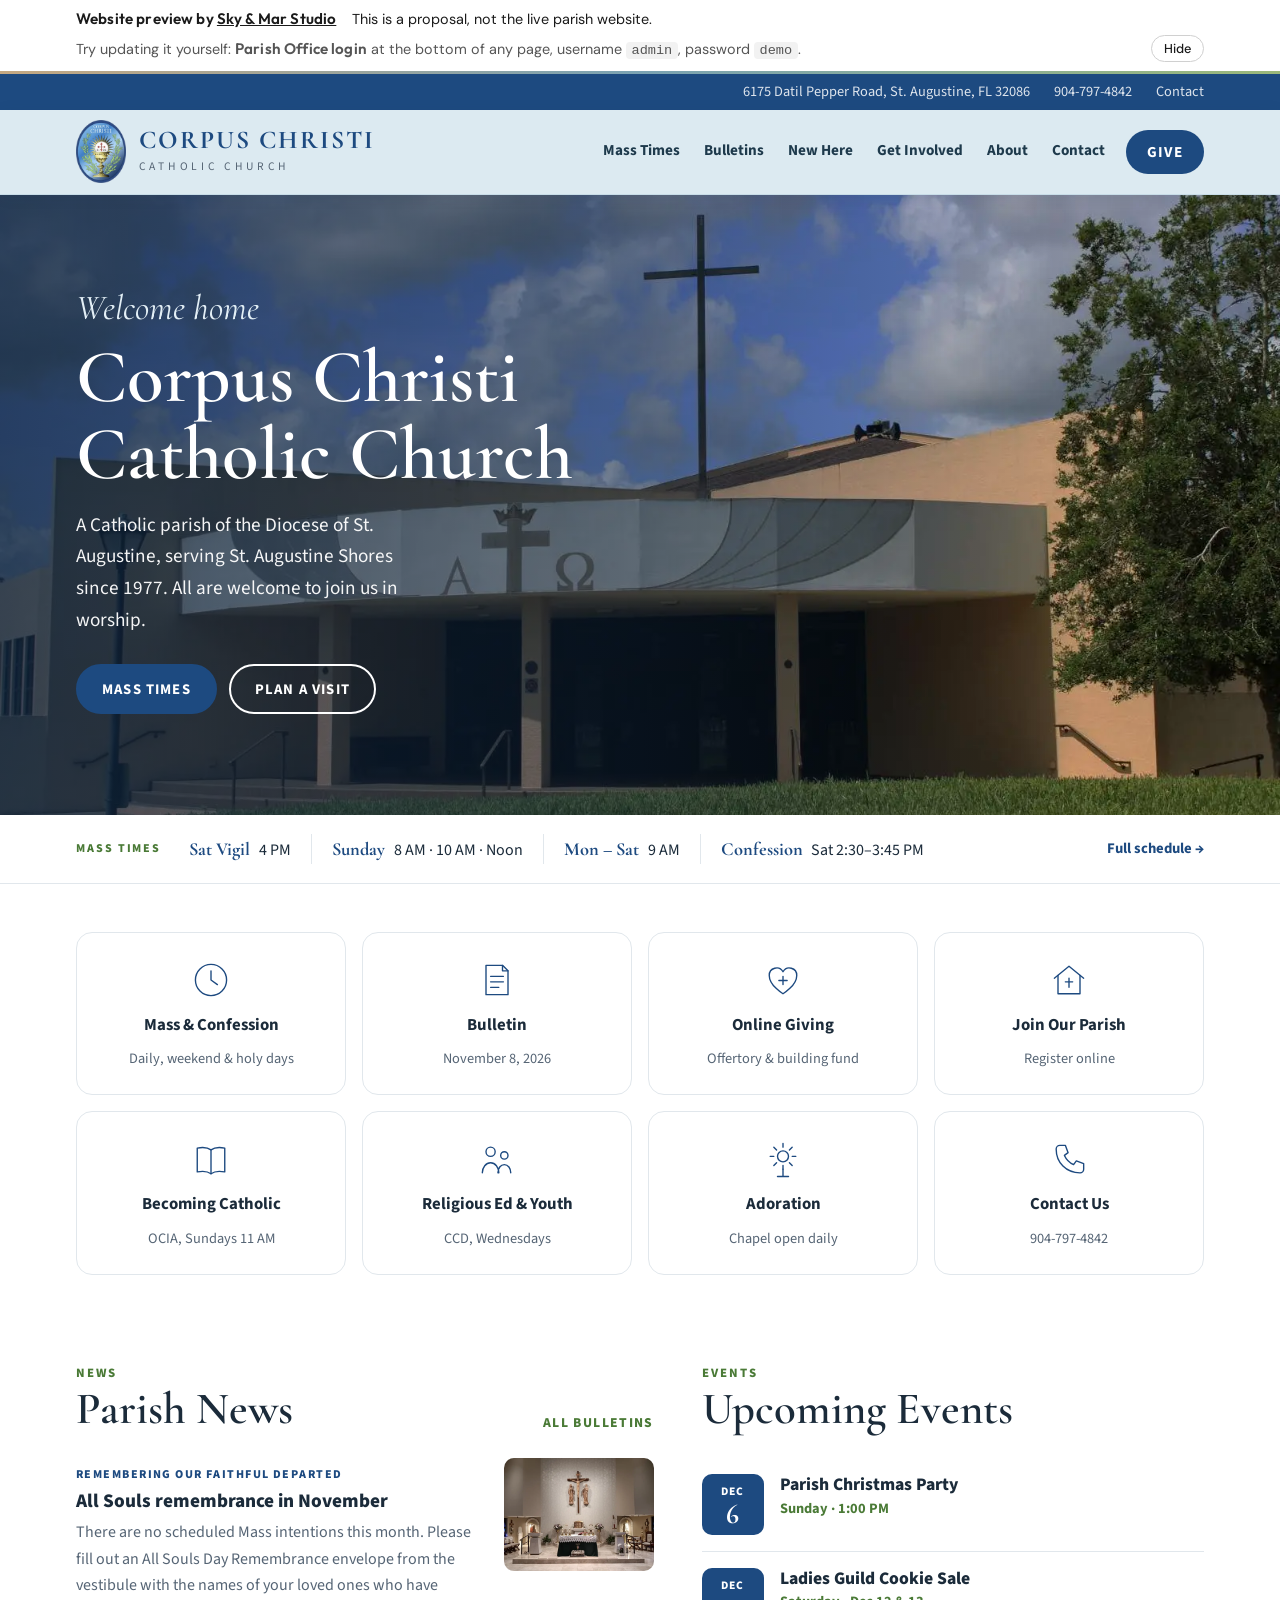
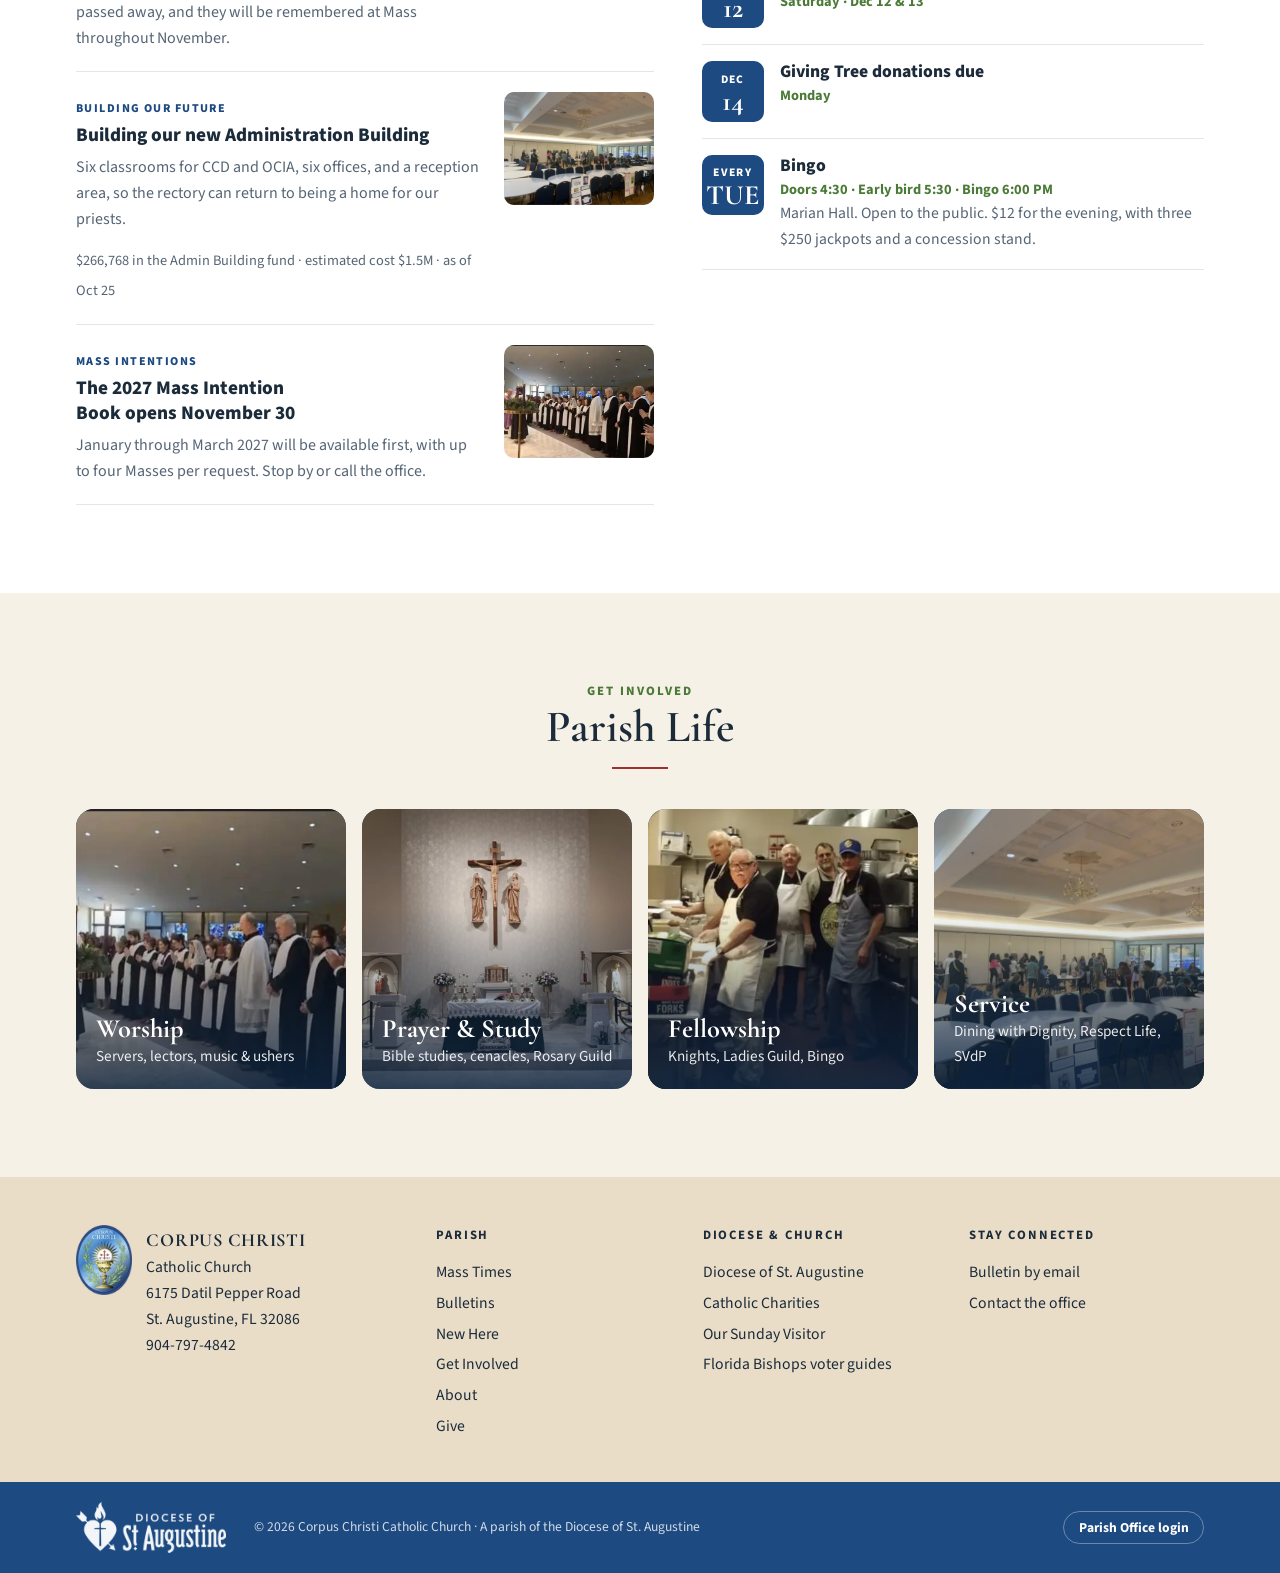
==== commit e8cb0b78: "corpus christi update" ====
--- a/corpus-christi/index.html
+++ b/corpus-christi/index.html
@@ -19,7 +19,7 @@
 :root{
   --bg:#FFFFFF; --sand:#F6F1E7; --sand-2:#E9DDC8; --navy:#1D4A80; --navy-2:#2A5C96; --on-navy:#FFFFFF; --sky:#DCEAF1; --sky-2:#C8DDE8; --hdr-ink:#1E3A4C; --red:#A3312B;
   --ink:#1B2B3A; --muted:#566575; --line:#E1E7EC; --sea:#1D4A80; --sea-ink:#FFFFFF; --gold:#4A7A36; --surface:#FFFFFF;
-  --admin:#C2410C; --admin-bg:#FFF4EC;
+  --admin:#1E3A4C; --admin-bg:#EAF2F7;
   --shadow:0 1px 2px rgb(14 33 71 / .05),0 10px 30px rgb(14 33 71 / .08);
   --serif:"Cormorant Garamond","Cormorant",Garamond,Georgia,serif; --script:"Cormorant Garamond",Garamond,Georgia,serif; --sans:"Source Sans 3","Source Sans Pro","Segoe UI",Arial,sans-serif;
   --max:1160px;
@@ -310,13 +310,15 @@
 .panel header{background:var(--admin);color:#fff;padding:1rem 1.25rem;padding-top:calc(1rem + env(safe-area-inset-top,0px));display:flex;justify-content:space-between;align-items:center;gap:1rem;position:sticky;top:0;z-index:2}
 .panel header b{font-size:1.05rem}
 .panel header button{background:rgb(255 255 255 / .15);color:#fff;border:0;border-radius:8px;width:40px;height:40px;font-size:1.3rem;cursor:pointer}
-.ptabs{display:flex;gap:.25rem;padding:.75rem 1.25rem 0;border-bottom:1px solid var(--line);overflow-x:auto;background:var(--bg);position:sticky;top:72px;z-index:1}
-.ptabs button{border:0;background:none;padding:.7rem .8rem;font:700 .95rem var(--sans);color:var(--muted);border-bottom:3px solid transparent;cursor:pointer;white-space:nowrap}
+.ptabs{display:flex;flex-wrap:wrap;gap:.1rem .25rem;padding:.6rem 1.25rem 0;border-bottom:1px solid var(--line);background:var(--bg);position:sticky;top:72px;z-index:1}
+.ptabs button{border:0;background:none;padding:.65rem .7rem;font:700 .95rem var(--sans);color:var(--muted);border-bottom:3px solid transparent;cursor:pointer;white-space:nowrap}
 .ptabs button[aria-selected="true"]{color:var(--ink);border-bottom-color:var(--admin)}
 .pbody{padding:1.25rem;display:flex;flex-direction:column;gap:1rem}
 .pbody .hint{background:var(--admin-bg);border-radius:10px;padding:.8rem 1rem;font-size:.92rem;color:var(--ink)}
 .pbody .hint b{color:var(--admin)}
 .row2{display:grid;grid-template-columns:1fr 1fr;gap:.75rem}
+.row2>label{min-width:0}
+.pbody input,.pbody textarea,.pbody select{width:100%;max-width:100%}
 .plist{list-style:none;margin:0;padding:0;border:1px solid var(--line);border-radius:12px;overflow:hidden}
 .plist li{display:grid;grid-template-columns:1fr auto;gap:.5rem;align-items:center;padding:.7rem .9rem;border-bottom:1px solid var(--line);font-size:.95rem}
 .plist li:last-child{border-bottom:0}
@@ -567,14 +569,14 @@
         <div class="shead"><div><p class="kicker">News</p><h2 class="title">Parish News</h2></div><a href="#bulletins">All bulletins</a></div>
         <div class="news">
           <article class="story">
-            <div><span class="tag">Eucharistic Rosary Congress</span><h3>24 hours of adoration, starting October 24</h3>
-              <p>The diocese holds its Rosary Congress Oct 23–30, and Corpus Christi hosts 24 hours of adoration beginning after the 9:00 AM Mass on Saturday. The Respect Life Team provides overnight security. Sign-up sheets are in the vestibule after weekend Masses, and in the Adoration Chapel during the week.</p></div>
+            <div><span class="tag">Remembering our faithful departed</span><h3>All Souls remembrance in November</h3>
+              <p>There are no scheduled Mass intentions this month. Please fill out an All Souls Day Remembrance envelope from the vestibule with the names of your loved ones who have passed away, and they will be remembered at Mass throughout November.</p></div>
             <img src="[data-uri]" alt="The sanctuary and altar at Corpus Christi" loading="lazy">
           </article>
           <article class="story">
-            <div><span class="tag">Building our future</span><h3>Admin Building: <span data-bind="fundRaised">$294,436</span> raised</h3>
+            <div><span class="tag">Building our future</span><h3>Building our new Administration Building</h3>
               <p>Six classrooms for CCD and OCIA, six offices, and a reception area, so the rectory can return to being a home for our priests.</p>
-              <div style="margin-top:.75rem"><div class="bar"><i data-bind-width="fundPct"></i></div><small class="muted tnum" style="font-size:.9rem"><span data-bind="fundPctText">About 20%</span> of the estimated $1.5M · as of <span data-bind="fundAsOf">Oct 9</span></small></div></div>
+              <div style="margin-top:.75rem"><small class="muted tnum" style="font-size:.9rem"><span data-bind="fundRaised">$266,768</span> in the Admin Building fund · estimated cost $1.5M · as of <span data-bind="fundAsOf">Oct 25</span></small></div></div>
             <img src="[data-uri]" alt="Parishioners gathered in Marian Hall" loading="lazy">
           </article>
           <article class="story">
@@ -772,8 +774,8 @@
     <div class="wrap build">
       <div>
         <p class="kicker">Building for the next generation</p><h2 class="title">New Administration Building</h2>
-        <div class="big"><div><b class="tnum" data-bind="fundRaised">$294,436</b><span>raised so far</span></div><div><b class="tnum">$1.5M</b><span>estimated cost</span></div><div><b class="tnum">5,000</b><span>square feet</span></div></div>
-        <div class="bar" style="height:14px"><i data-bind-width="fundPct"></i></div>
+        <div class="big"><div><b class="tnum" data-bind="fundRaised">$266,768</b><span>in the building fund</span></div><div><b class="tnum">$1.5M</b><span>estimated cost</span></div><div><b class="tnum">5,000</b><span>square feet</span></div></div>
+        
         <p class="muted" style="font-size:.95rem;margin:.6rem 0 1.25rem">As of <span data-bind="fundAsOf">Oct 9</span>. Please mark building gifts “Admin Building Project.” The second collection on the 2nd Sunday of each month goes to the Church Building Expansion Fund.</p>
         <details class="acc"><summary>Prayer for the Administration Building Project</summary><div class="body"><p>Almighty Father, it is with great love and deep gratitude we offer you the following prayer for the needs of our parish… We humbly implore you, Oh God, to inspire all parishioners, guests and visitors to support the completion of this new building for our many needs. We ask all these things in the Most Holy Name of Our Savior Jesus Christ. Amen.</p></div></details>
       </div>
@@ -826,7 +828,7 @@
   <div class="fbottom"><div class="wrap"><a class="dosa" href="https://dosafl.com/" target="_blank" rel="noopener" aria-label="Diocese of St. Augustine"><img src="[data-uri]" alt="Diocese of St. Augustine" width="150" height="51"></a><span>© 2026 Corpus Christi Catholic Church · A parish of the Diocese of St. Augustine</span><button type="button" id="loginBtn">Parish Office login</button></div></div>
 </footer>
 
-<div class="adminbar" id="adminbar" hidden><div class="wrap"><span><b>Parish Office</b> · signed in as <span id="adminName">the parish office</span> · orange outlines show what you can edit</span><span style="display:flex;gap:.5rem;flex-wrap:wrap"><button type="button" id="openPanel">Edit site</button><button type="button" class="ghost" id="resetBtn">Reset demo</button><button type="button" class="ghost" id="logoutBtn">Log out</button></span></div></div>
+<div class="adminbar" id="adminbar" hidden><div class="wrap"><span><b>Parish Office</b> · signed in as <span id="adminName">the parish office</span> · outlined areas can be edited</span><span style="display:flex;gap:.5rem;flex-wrap:wrap"><button type="button" id="openPanel">Edit site</button><button type="button" class="ghost" id="resetBtn">Reset demo</button><button type="button" class="ghost" id="logoutBtn">Log out</button></span></div></div>
 <nav class="tabbar" aria-label="Quick actions">
   <a href="#mass" data-tab="mass"><svg viewBox="0 0 48 48"><use href="#i-clock"/></svg>Mass</a>
   <a href="#bulletins" data-tab="bulletins"><svg viewBox="0 0 48 48"><use href="#i-paper"/></svg>Bulletin</a>
@@ -849,8 +851,11 @@
   banner:{on:false,text:"The parish office is closed Wednesday, November 11, for Veterans Day."},
   mass:{vigil:"4:00 PM",sunday:"8:00 AM, 10:00 AM, 12:00 PM",daily:"9:00 AM",holy:"4:00 PM vigil, then 9:00 AM and 7:00 PM",confSat:"2:30 – 3:45 PM",confOther:"30 minutes before Mass"},
   officeHours:"Monday – Friday, mornings, or by appointment",
-  fund:{raised:294436,goal:1500000,asOf:"Oct 9"},
+  fund:{raised:266768,goal:1500000,asOf:"Oct 25"},
   bulletins:[
+    {d:"2026-11-08",u:B+"4f48008435e94491b939946305a01279/2026-11-08.pdf",h:""},
+    {d:"2026-11-01",u:B+"00b89747594a4e7788950938a38547fd/2026-11-01.pdf",h:""},
+    {d:"2026-10-25",u:B+"65d6c906632741908eaef02cbaa1f455/2026-10-25.pdf",h:""},
     {d:"2026-10-18",u:B+"623a4f1f5dc245cab1948c62e3cfcec5/2026-10-18.pdf",h:"Fr. Ibok on the 2026 Priestly Retreat · Rosary Congress · Oktoberfest raffle · Bingo"},
     {d:"2026-10-11",u:B+"5e50bda558ec4cc6aeb5402fea001a15/2026-10-11.pdf",h:"Feast of Our Lady of La Leche · Anniversary Celebration with the Bishop"},
     {d:"2026-10-04",u:B+"ee1b1d36e83a4c0d84f070d1771734d4/2026-10.4.2026.pdf",h:"Adoration of the Blessed Sacrament at Corpus Christi · Life Chain · K of C Pancake Breakfast"},
@@ -871,13 +876,15 @@
     {id:4,d:"2026-10-24",t:"After 9 AM Mass",title:"24-Hour Eucharistic Adoration",place:"Adoration Chapel",desc:"Our part in the diocesan Rosary Congress. Sign up in the vestibule."},
     {id:5,d:"2026-10-30",t:"7:00 PM",title:"Young Adults Adoration & Potluck",place:"St. Benedict the Moor",desc:"For Catholics in their 20s and 30s."},
     {id:6,d:"2026-11-14",t:"1:00 PM",title:"Anniversary Celebration with Bishop Pohlmeier",place:"St. Catherine of Siena",desc:"For couples marking 25 or more years of marriage in 2026."},
-    {id:7,d:"2026-11-15",t:"",title:"Parish Picnic",place:"",desc:""},
+    {id:7,d:"2026-11-15",t:"1:00 PM",title:"Parish Picnic",place:"",desc:""},
     {id:8,d:"2026-11-30",t:"",title:"Dining with Dignity",place:"Downtown St. Augustine",desc:"Our parish serves a meal for those experiencing homelessness."},
-    {id:9,d:"2026-12-06",t:"",title:"Parish Christmas Party",place:"",desc:""}
+    {id:9,d:"2026-12-06",t:"1:00 PM",title:"Parish Christmas Party",place:"",desc:""},
+    {id:10,d:"2026-12-12",t:"Dec 12 & 13",title:"Ladies Guild Cookie Sale",place:"",desc:""},
+    {id:11,d:"2026-12-14",t:"",title:"Giving Tree donations due",place:"",desc:""}
   ]
 };
 let S;
-const KEY="cc-demo-v3";
+const KEY="cc-demo-v4";
 function load(){try{const s=JSON.parse(localStorage.getItem(KEY)||"null");if(s&&s.mass)return s}catch(e){}return JSON.parse(JSON.stringify(DEFAULTS))}
 function save(){try{localStorage.setItem(KEY,JSON.stringify(S))}catch(e){}}
 S=load();
@@ -1017,7 +1024,7 @@
   $("#lf").onsubmit=e=>{e.preventDefault();if($("#lu").value.trim().toLowerCase()==="admin"&&$("#lp").value==="demo"){admin=true;try{sessionStorage.setItem("cc-admin","1")}catch(e){}closeLayer();enterAdmin();openPanel("week")}else $("#lerr").hidden=false};
   setTimeout(()=>$("#lu").focus(),30);
 }
-function enterAdmin(){$("#adminbar").hidden=false;markEditable();say("Signed in. Orange outlines show what you can edit.")}
+function enterAdmin(){$("#adminbar").hidden=false;markEditable();say("Signed in. Outlined areas can be edited.")}
 function exitAdmin(){admin=false;try{sessionStorage.removeItem("cc-admin")}catch(e){}$("#adminbar").hidden=true;$$(".editable").forEach(e=>e.classList.remove("editable"));$$(".editpin").forEach(e=>e.remove());closeLayer();say("Signed out")}
 function markEditable(){
   $$(".editpin").forEach(e=>e.remove());$$(".editable").forEach(e=>e.classList.remove("editable"));
@@ -1026,12 +1033,17 @@
 }
 const TABS=[["week","This week"],["events","Events"],["mass","Mass times"],["banner","Announcement"],["fund","Building fund"]];
 function openPanel(tab){
-  layer.innerHTML=`<div class="overlay" id="ov"><aside class="panel" role="dialog" aria-label="Parish Office editor">
-    <header><b>Parish Office · Edit site</b><button type="button" id="pclose" aria-label="Close">×</button></header>
-    <div class="ptabs" role="tablist">${TABS.map(([k,l])=>`<button role="tab" data-t="${k}" aria-selected="${k===tab}">${l}</button>`).join("")}</div>
-    <div class="pbody" id="pbody"></div></aside></div>`;
-  $("#pclose").onclick=closeLayer;$("#ov").onclick=e=>{if(e.target.id==="ov")closeLayer()};
-  $$(".ptabs button").forEach(b=>b.onclick=()=>openPanel(b.dataset.t));
+  // Build the panel once; switching tabs only swaps the content, so the tab row never jumps.
+  if(!$("#pbody")){
+    layer.innerHTML=`<div class="overlay" id="ov"><aside class="panel" role="dialog" aria-label="Parish Office editor">
+      <header><b>Parish Office · Edit site</b><button type="button" id="pclose" aria-label="Close">×</button></header>
+      <div class="ptabs" role="tablist">${TABS.map(([k,l])=>`<button role="tab" data-t="${k}">${l}</button>`).join("")}</div>
+      <div class="pbody" id="pbody"></div></aside></div>`;
+    $("#pclose").onclick=closeLayer;$("#ov").onclick=e=>{if(e.target.id==="ov")closeLayer()};
+    $$(".ptabs button").forEach(b=>b.onclick=()=>openPanel(b.dataset.t));
+  }
+  $$(".ptabs button").forEach(b=>b.setAttribute("aria-selected",b.dataset.t===tab));
+  const p=$(".panel");if(p)p.scrollTop=0;
   ({week:tabWeek,events:tabEvents,mass:tabMass,banner:tabBanner,fund:tabFund})[tab]();
 }
 const pbody=()=>$("#pbody");
@@ -1088,8 +1100,8 @@
   $("#bs").onclick=()=>{S.banner={on:$("#bo").checked,text:$("#bt").value.trim()};done(S.banner.on?"Announcement is live":"Announcement hidden")};
 }
 function tabFund(){
-  pbody().innerHTML=`<p class="hint"><b>Monthly:</b> copy the Admin Building Project total from the bulletin’s weekly financials. The progress bar redraws itself.</p>
-    <div class="row2"><label for="fr">Amount raised ($)<input id="fr" inputmode="decimal" value="${S.fund.raised}"></label><label for="fa">As of<input id="fa" value="${esc(S.fund.asOf)}"></label></div>
+  pbody().innerHTML=`<p class="hint"><b>Monthly:</b> copy the Admin Building Project balance from the bulletin’s weekly financials.</p>
+    <div class="row2"><label for="fr">Fund balance ($)<input id="fr" inputmode="decimal" value="${S.fund.raised}"></label><label for="fa">As of<input id="fa" value="${esc(S.fund.asOf)}"></label></div>
     <div class="savebar"><button class="btn" id="fs" type="button">Update total</button></div>`;
   $("#fs").onclick=()=>{const n=parseFloat(String($("#fr").value).replace(/[$,\s]/g,""));if(!(n>=0)){say("Enter a number, like 300000");return}S.fund={...S.fund,raised:n,asOf:$("#fa").value.trim()||S.fund.asOf};done("Building fund updated")};
 }
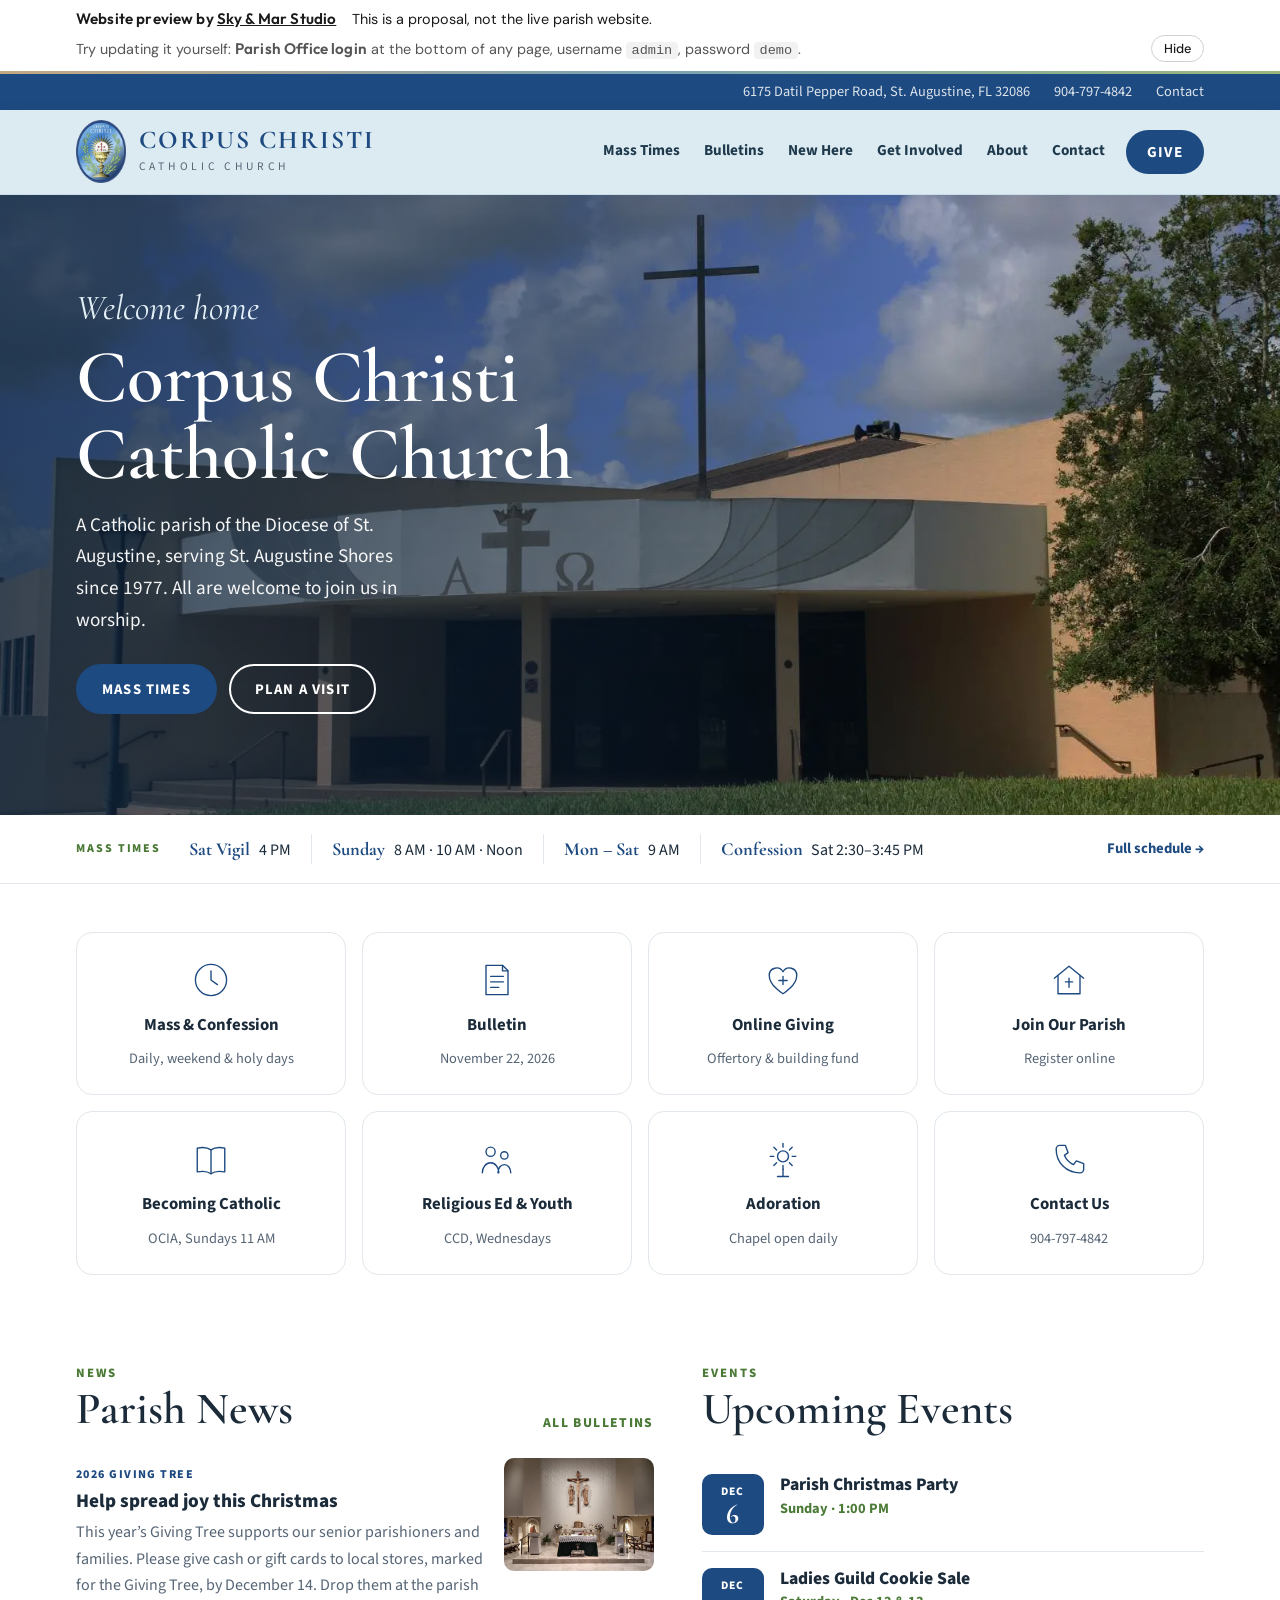
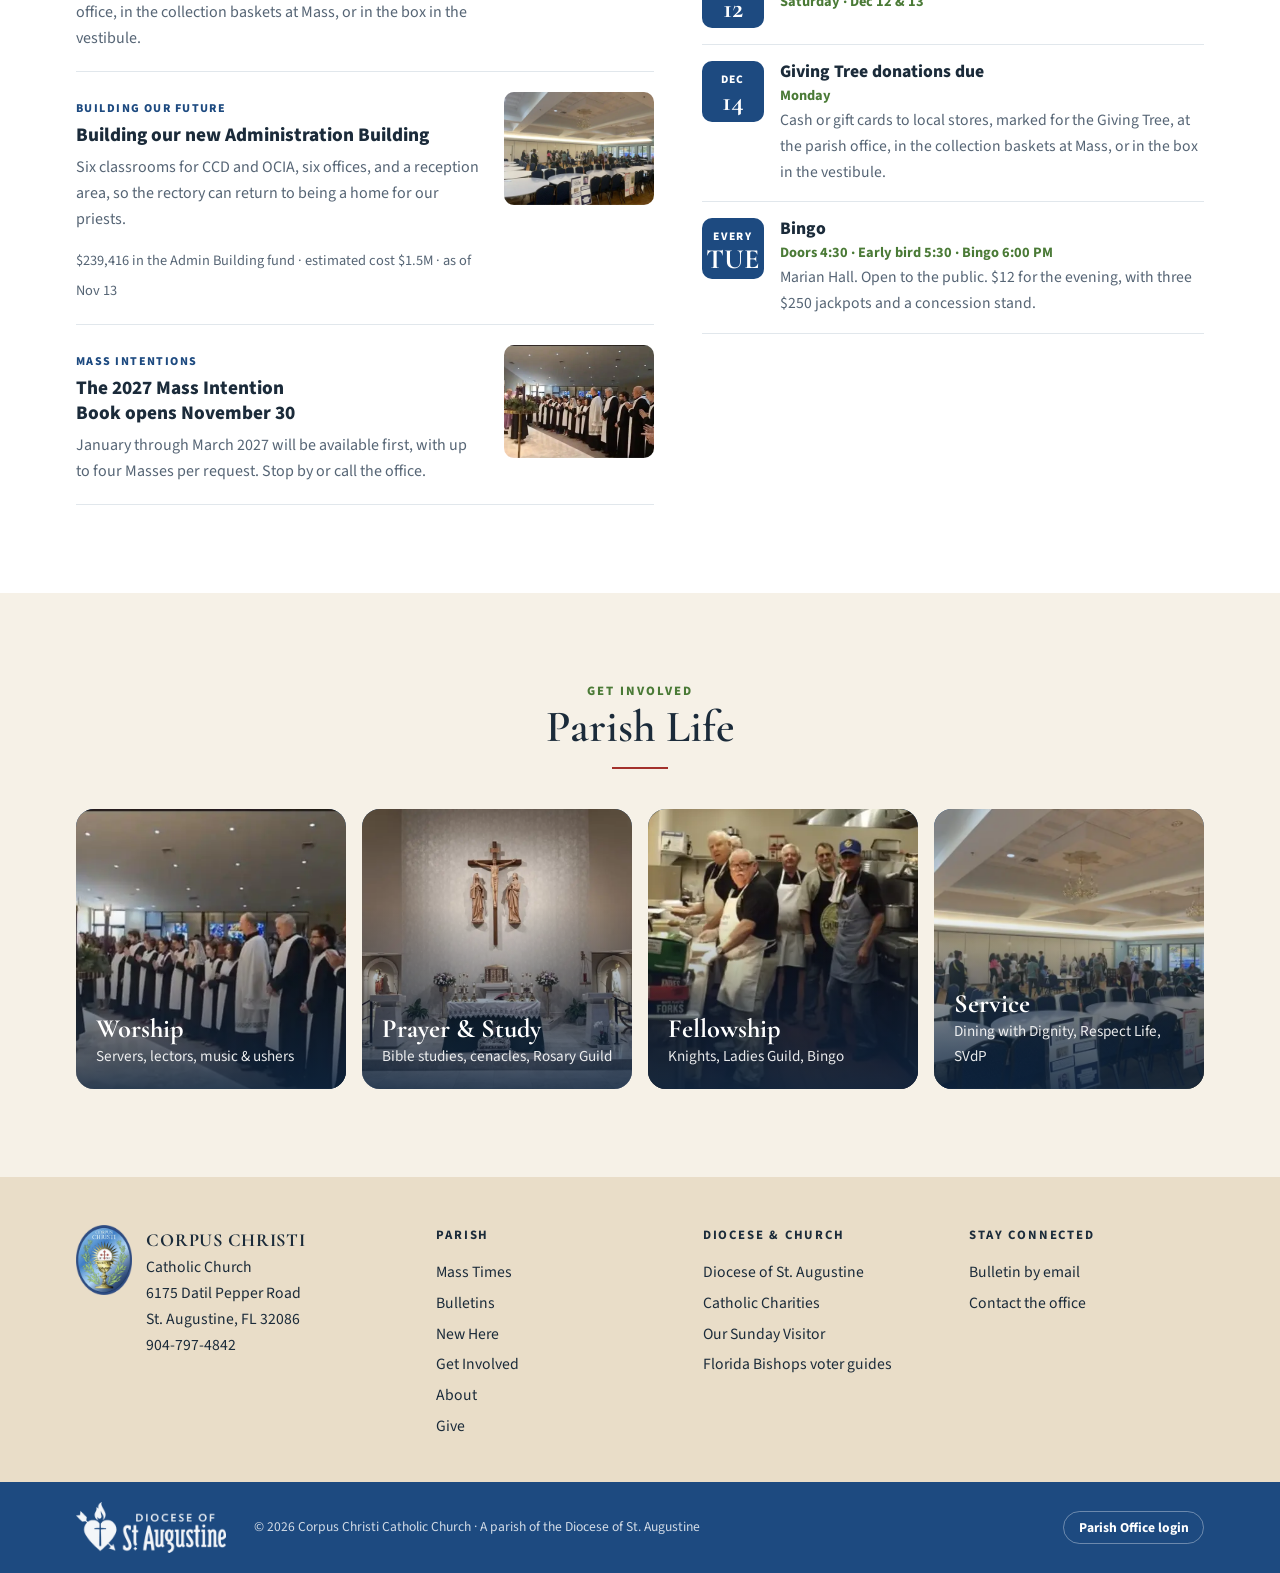
==== commit baf8ccc5: "corpus-nov18" ====
--- a/corpus-christi/index.html
+++ b/corpus-christi/index.html
@@ -569,14 +569,14 @@
         <div class="shead"><div><p class="kicker">News</p><h2 class="title">Parish News</h2></div><a href="#bulletins">All bulletins</a></div>
         <div class="news">
           <article class="story">
-            <div><span class="tag">Remembering our faithful departed</span><h3>All Souls remembrance in November</h3>
-              <p>There are no scheduled Mass intentions this month. Please fill out an All Souls Day Remembrance envelope from the vestibule with the names of your loved ones who have passed away, and they will be remembered at Mass throughout November.</p></div>
+            <div><span class="tag">2026 Giving Tree</span><h3>Help spread joy this Christmas</h3>
+              <p>This year’s Giving Tree supports our senior parishioners and families. Please give cash or gift cards to local stores, marked for the Giving Tree, by December 14. Drop them at the parish office, in the collection baskets at Mass, or in the box in the vestibule.</p></div>
             <img src="[data-uri]" alt="The sanctuary and altar at Corpus Christi" loading="lazy">
           </article>
           <article class="story">
             <div><span class="tag">Building our future</span><h3>Building our new Administration Building</h3>
               <p>Six classrooms for CCD and OCIA, six offices, and a reception area, so the rectory can return to being a home for our priests.</p>
-              <div style="margin-top:.75rem"><small class="muted tnum" style="font-size:.9rem"><span data-bind="fundRaised">$266,768</span> in the Admin Building fund · estimated cost $1.5M · as of <span data-bind="fundAsOf">Oct 25</span></small></div></div>
+              <div style="margin-top:.75rem"><small class="muted tnum" style="font-size:.9rem"><span data-bind="fundRaised">$239,416</span> in the Admin Building fund · estimated cost $1.5M · as of <span data-bind="fundAsOf">Nov 13</span></small></div></div>
             <img src="[data-uri]" alt="Parishioners gathered in Marian Hall" loading="lazy">
           </article>
           <article class="story">
@@ -674,7 +674,7 @@
           <ul><li>Online</li><li>At the parish office on weekday mornings</li><li>With a card from the vestibule, dropped in the collection basket</li></ul>
           <a class="btn" href="https://form.jotform.com/261745139283058" target="_blank" rel="noopener">Register online</a></article>
         <article class="path"><h3>Becoming Catholic (OCIA)</h3><p>For anyone interested in becoming Catholic or finishing their sacraments, and Catholics who want to go deeper. Led by Deacon David Allen.</p>
-          <ul><li>Sundays 11 AM – noon, Marian Hall</li><li>Oct 25: Holy Spirit, Our Guide</li><li>Nov 1: Prayer and Devotions</li><li>Through Dec 20: Liturgy and the Mass</li></ul>
+          <ul><li>Sundays 11 AM – noon, Marian Hall</li><li>Dec 6: Mary and the Saints (in the Rectory)</li><li>Dec 13: Salvation: Heaven and Hell</li><li>Dec 20: Liturgy and the Mass</li></ul>
           <a class="btn" href="https://form.jotform.com/262164505327050" target="_blank" rel="noopener">Register for OCIA</a></article>
         <article class="path"><h3>Religious Education (CCD)</h3><p>First grade through Confirmation, $30 per child, with scholarships available. Homeschool and Catholic school families are welcome, and sacramental prep is required for everyone receiving a sacrament.</p>
           <ul><li>Wednesdays 4:30–5:30 PM, September–May, Marian Hall</li><li>Confirmation: 18 hours of prep, including a retreat</li></ul>
@@ -774,9 +774,9 @@
     <div class="wrap build">
       <div>
         <p class="kicker">Building for the next generation</p><h2 class="title">New Administration Building</h2>
-        <div class="big"><div><b class="tnum" data-bind="fundRaised">$266,768</b><span>in the building fund</span></div><div><b class="tnum">$1.5M</b><span>estimated cost</span></div><div><b class="tnum">5,000</b><span>square feet</span></div></div>
+        <div class="big"><div><b class="tnum" data-bind="fundRaised">$239,416</b><span>in the Admin Building fund</span></div><div><b class="tnum">$1.5M</b><span>estimated cost</span></div><div><b class="tnum">5,000</b><span>square feet</span></div></div>
         
-        <p class="muted" style="font-size:.95rem;margin:.6rem 0 1.25rem">As of <span data-bind="fundAsOf">Oct 9</span>. Please mark building gifts “Admin Building Project.” The second collection on the 2nd Sunday of each month goes to the Church Building Expansion Fund.</p>
+        <p class="muted" style="font-size:.95rem;margin:.6rem 0 1.25rem">As of <span data-bind="fundAsOf">Nov 13</span>. Please mark building gifts “Admin Building Project.” The second collection on the 2nd Sunday of each month goes to the Church Building Expansion Fund.</p>
         <details class="acc"><summary>Prayer for the Administration Building Project</summary><div class="body"><p>Almighty Father, it is with great love and deep gratitude we offer you the following prayer for the needs of our parish… We humbly implore you, Oh God, to inspire all parishioners, guests and visitors to support the completion of this new building for our many needs. We ask all these things in the Most Holy Name of Our Savior Jesus Christ. Amen.</p></div></details>
       </div>
       <div>
@@ -848,11 +848,13 @@
 
 /* ---------- content (what WordPress would store) ---------- */
 const DEFAULTS={
-  banner:{on:false,text:"The parish office is closed Wednesday, November 11, for Veterans Day."},
+  banner:{on:true,text:"The parish office is closed Thursday and Friday, November 26 and 27, for Thanksgiving. It reopens Monday, November 30, at 9:00 AM.",until:"2026-11-30"},
   mass:{vigil:"4:00 PM",sunday:"8:00 AM, 10:00 AM, 12:00 PM",daily:"9:00 AM",holy:"4:00 PM vigil, then 9:00 AM and 7:00 PM",confSat:"2:30 – 3:45 PM",confOther:"30 minutes before Mass"},
   officeHours:"Monday – Friday, mornings, or by appointment",
-  fund:{raised:266768,goal:1500000,asOf:"Oct 25"},
+  fund:{raised:239415.55,goal:1500000,asOf:"Nov 13"},
   bulletins:[
+    {d:"2026-11-22",u:B+"5cc7fc9ed19d4647ba1e636d2dc86f4d/2026-11-22.pdf",h:"Christ the King and Thanksgiving · Seven Sisters & Fasting Brothers · Dining with Dignity · Giving Tree"},
+    {d:"2026-11-15",u:B+"0347e5e62d3f4ced829633175ac6b883/2026-11-15.pdf",h:"New Adoration hours · Mary: A Biblical Walk with the Blessed Mother · Giving Tree"},
     {d:"2026-11-08",u:B+"4f48008435e94491b939946305a01279/2026-11-08.pdf",h:""},
     {d:"2026-11-01",u:B+"00b89747594a4e7788950938a38547fd/2026-11-01.pdf",h:""},
     {d:"2026-10-25",u:B+"65d6c906632741908eaef02cbaa1f455/2026-10-25.pdf",h:""},
@@ -870,21 +872,16 @@
     {d:"2026-08-02",u:B+"1b0b1d88363b4a7891105632b4a5db4d/2026-08-02.pdf",h:"Welcome to the Month of August · Ministry Fair"}
   ],
   events:[
-    {id:1,d:"2026-10-21",t:"10:00 AM",title:"Muffins for Life",place:"Women’s Help Center, Jacksonville",desc:"Monthly pro-life gathering. Registration is required."},
-    {id:2,d:"2026-10-22",t:"10:30 AM",title:"Praying at Planned Parenthood",place:"Jacksonville",desc:"Carpool leaves the parish lot at 9:30, after the 9:00 Mass."},
-    {id:3,d:"2026-10-24",t:"5:00 PM",title:"Oktoberfest",place:"Marian Hall",desc:"Tickets at the rectory. Ladies Guild raffle baskets, $5 a ticket."},
-    {id:4,d:"2026-10-24",t:"After 9 AM Mass",title:"24-Hour Eucharistic Adoration",place:"Adoration Chapel",desc:"Our part in the diocesan Rosary Congress. Sign up in the vestibule."},
-    {id:5,d:"2026-10-30",t:"7:00 PM",title:"Young Adults Adoration & Potluck",place:"St. Benedict the Moor",desc:"For Catholics in their 20s and 30s."},
-    {id:6,d:"2026-11-14",t:"1:00 PM",title:"Anniversary Celebration with Bishop Pohlmeier",place:"St. Catherine of Siena",desc:"For couples marking 25 or more years of marriage in 2026."},
-    {id:7,d:"2026-11-15",t:"1:00 PM",title:"Parish Picnic",place:"",desc:""},
+    {id:12,d:"2026-11-24",t:"Nov 24 – 27",title:"Thanksgiving week",place:"",desc:"No Bingo on Tuesday and no CCD or choir practice on Wednesday. The parish office is closed Thursday and Friday and reopens Monday, Nov 30, at 9 AM."},
     {id:8,d:"2026-11-30",t:"",title:"Dining with Dignity",place:"Downtown St. Augustine",desc:"Our parish serves a meal for those experiencing homelessness."},
+    {id:13,d:"2026-12-01",t:"10:15 AM",title:"Seven Sisters & Fasting Brothers info session",place:"Marian Hall",desc:"Learn about the Seven Sisters and Fasting Brothers prayer apostolates. All are welcome."},
     {id:9,d:"2026-12-06",t:"1:00 PM",title:"Parish Christmas Party",place:"",desc:""},
     {id:10,d:"2026-12-12",t:"Dec 12 & 13",title:"Ladies Guild Cookie Sale",place:"",desc:""},
-    {id:11,d:"2026-12-14",t:"",title:"Giving Tree donations due",place:"",desc:""}
+    {id:11,d:"2026-12-14",t:"",title:"Giving Tree donations due",place:"",desc:"Cash or gift cards to local stores, marked for the Giving Tree, at the parish office, in the collection baskets at Mass, or in the box in the vestibule."}
   ]
 };
 let S;
-const KEY="cc-demo-v4";
+const KEY="cc-demo-v5";
 function load(){try{const s=JSON.parse(localStorage.getItem(KEY)||"null");if(s&&s.mass)return s}catch(e){}return JSON.parse(JSON.stringify(DEFAULTS))}
 function save(){try{localStorage.setItem(KEY,JSON.stringify(S))}catch(e){}}
 S=load();
@@ -927,7 +924,7 @@
   `<li><div class="badge rec"><small>EVERY</small><b>TUE</b></div><div><h3>Bingo</h3><p class="t">Doors 4:30 · Early bird 5:30 · Bingo 6:00 PM</p><p>Marian Hall. Open to the public. $12 for the evening, with three $250 jackpots and a concession stand.</p></div></li>`;
 }
 function renderQuick(){const m=S.mass;const c=t=>String(t).replace(/12:00\s*PM/gi,"Noon").replace(/:00\s*/g," ").replace(/\s+/g," ").trim();const rows=[["Sat Vigil",c(m.vigil)],["Sunday",m.sunday.split(/,\s*/).map(c).join(" · ")],["Mon – Sat",c(m.daily)],["Confession","Sat "+c(m.confSat).replace(/\s*–\s*/,"–")]];$("#quickDates").innerHTML=rows.map(([d,t])=>`<li><span class="dd">${esc(d)}</span><span class="tt tnum">${esc(t)}</span></li>`).join("")}
-function renderBanner(){$("#banner").hidden=!S.banner.on||!S.banner.text.trim();$("#bannerText").textContent=S.banner.text}
+function renderBanner(){$("#banner").hidden=!S.banner.on||!S.banner.text.trim()||(S.banner.until&&nowNY().iso>=S.banner.until);$("#bannerText").textContent=S.banner.text}
 function renderFund(){const pct=Math.min(100,S.fund.raised/S.fund.goal*100);
   $$('[data-bind="fundRaised"]').forEach(e=>e.textContent="$"+Math.round(S.fund.raised).toLocaleString("en-US"));
   $$('[data-bind="fundPctText"]').forEach(e=>e.textContent="About "+Math.round(pct)+"%");
@@ -1051,7 +1048,7 @@
 function tabWeek(){
   const list=[...S.bulletins].sort((a,b)=>b.d.localeCompare(a.d));
   pbody().innerHTML=`<p class="hint"><b>Every Sunday:</b> pick the date and attach the PDF. That’s all. It becomes “This week’s bulletin” everywhere on the site, and last week’s moves into the archive automatically. On the live site you’d upload the PDF here, or it can be pulled from Discover Mass with no upload at all.</p>
-    <div class="row2"><label for="nbd">Bulletin date<input id="nbd" type="date" value="2026-10-25"></label><label for="nbf">PDF file<input id="nbf" type="file" accept="application/pdf"></label></div>
+    <div class="row2"><label for="nbd">Bulletin date<input id="nbd" type="date" value="2026-11-29"></label><label for="nbf">PDF file<input id="nbf" type="file" accept="application/pdf"></label></div>
     <div class="savebar"><button class="btn" id="nbs" type="button">Publish bulletin</button><span class="muted" style="font-size:.9rem">${list.length} bulletins on the site</span></div>
     <h3 style="font-size:1rem">Recent bulletins</h3>
     <ul class="plist">${list.slice(0,5).map(b=>`<li><span>${esc(longDate(b.d))}</span><button type="button" data-del="${b.d}">Remove</button></li>`).join("")}</ul>`;
